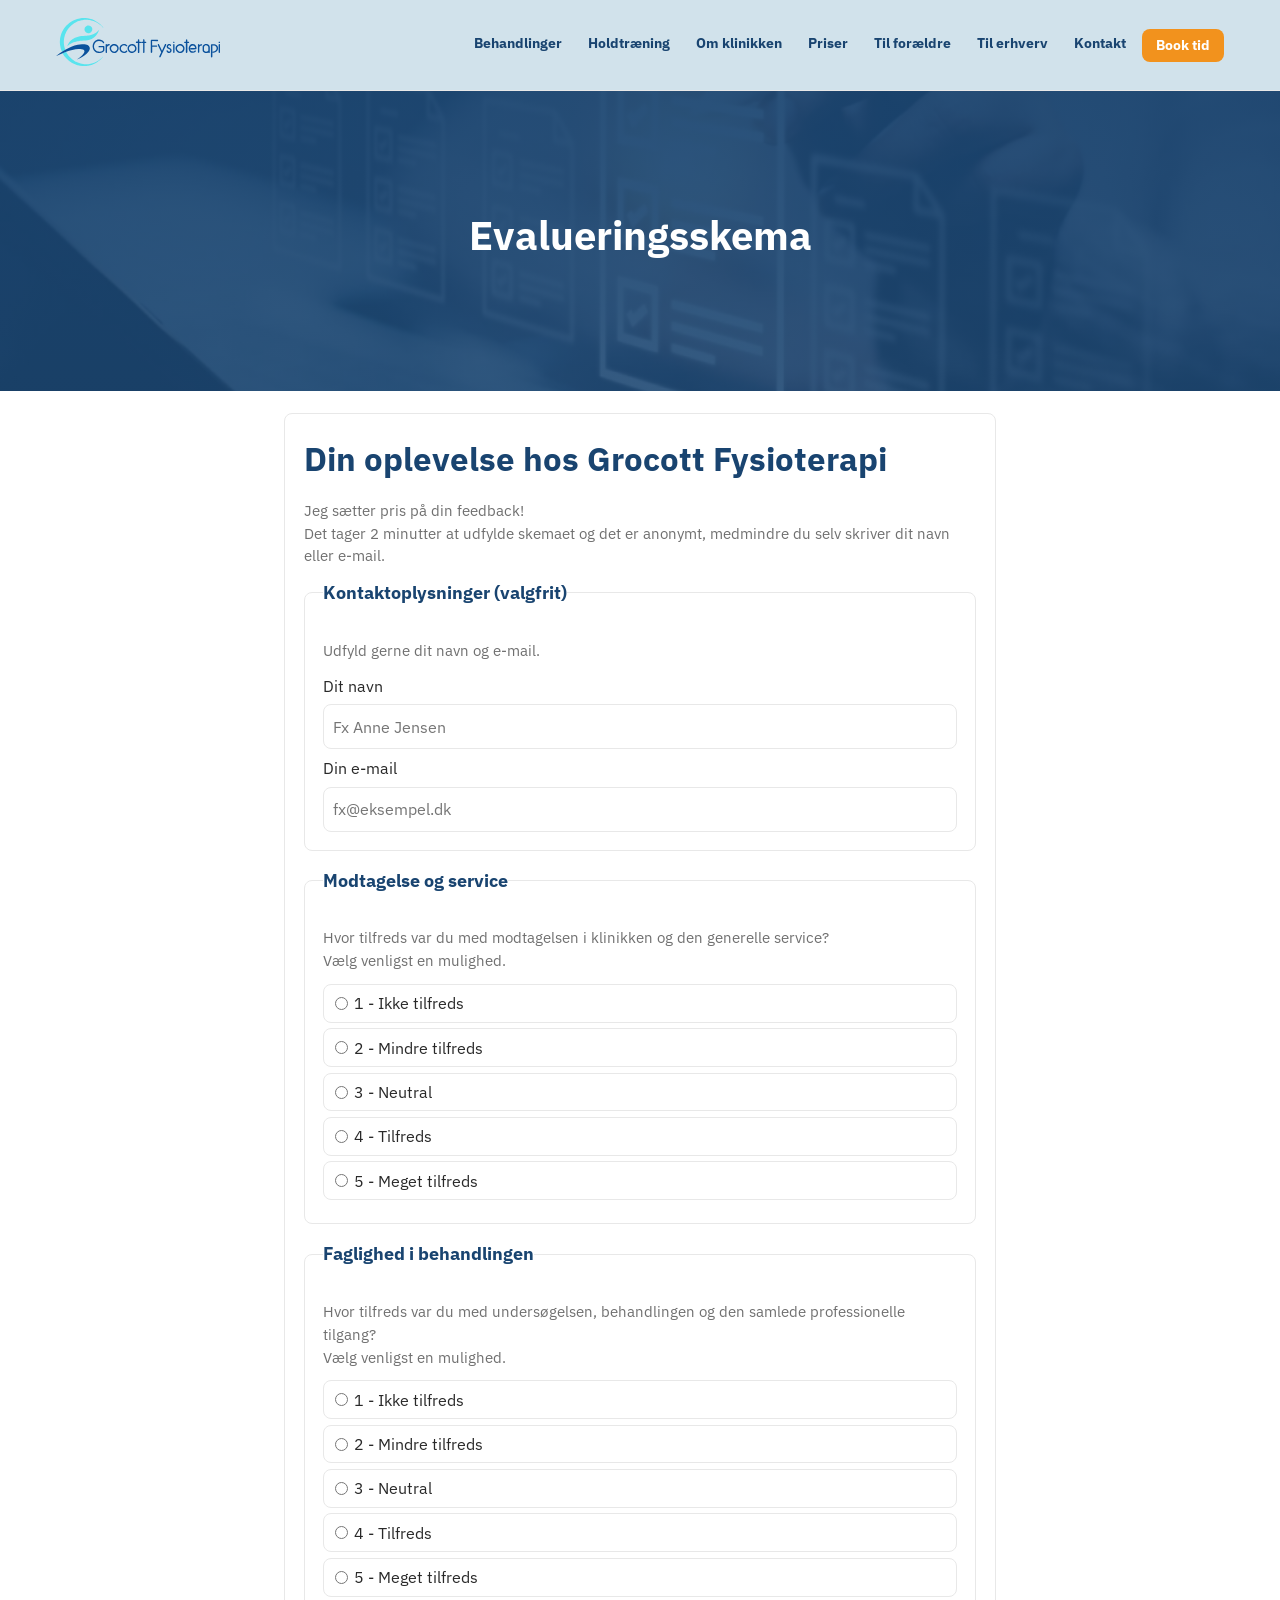
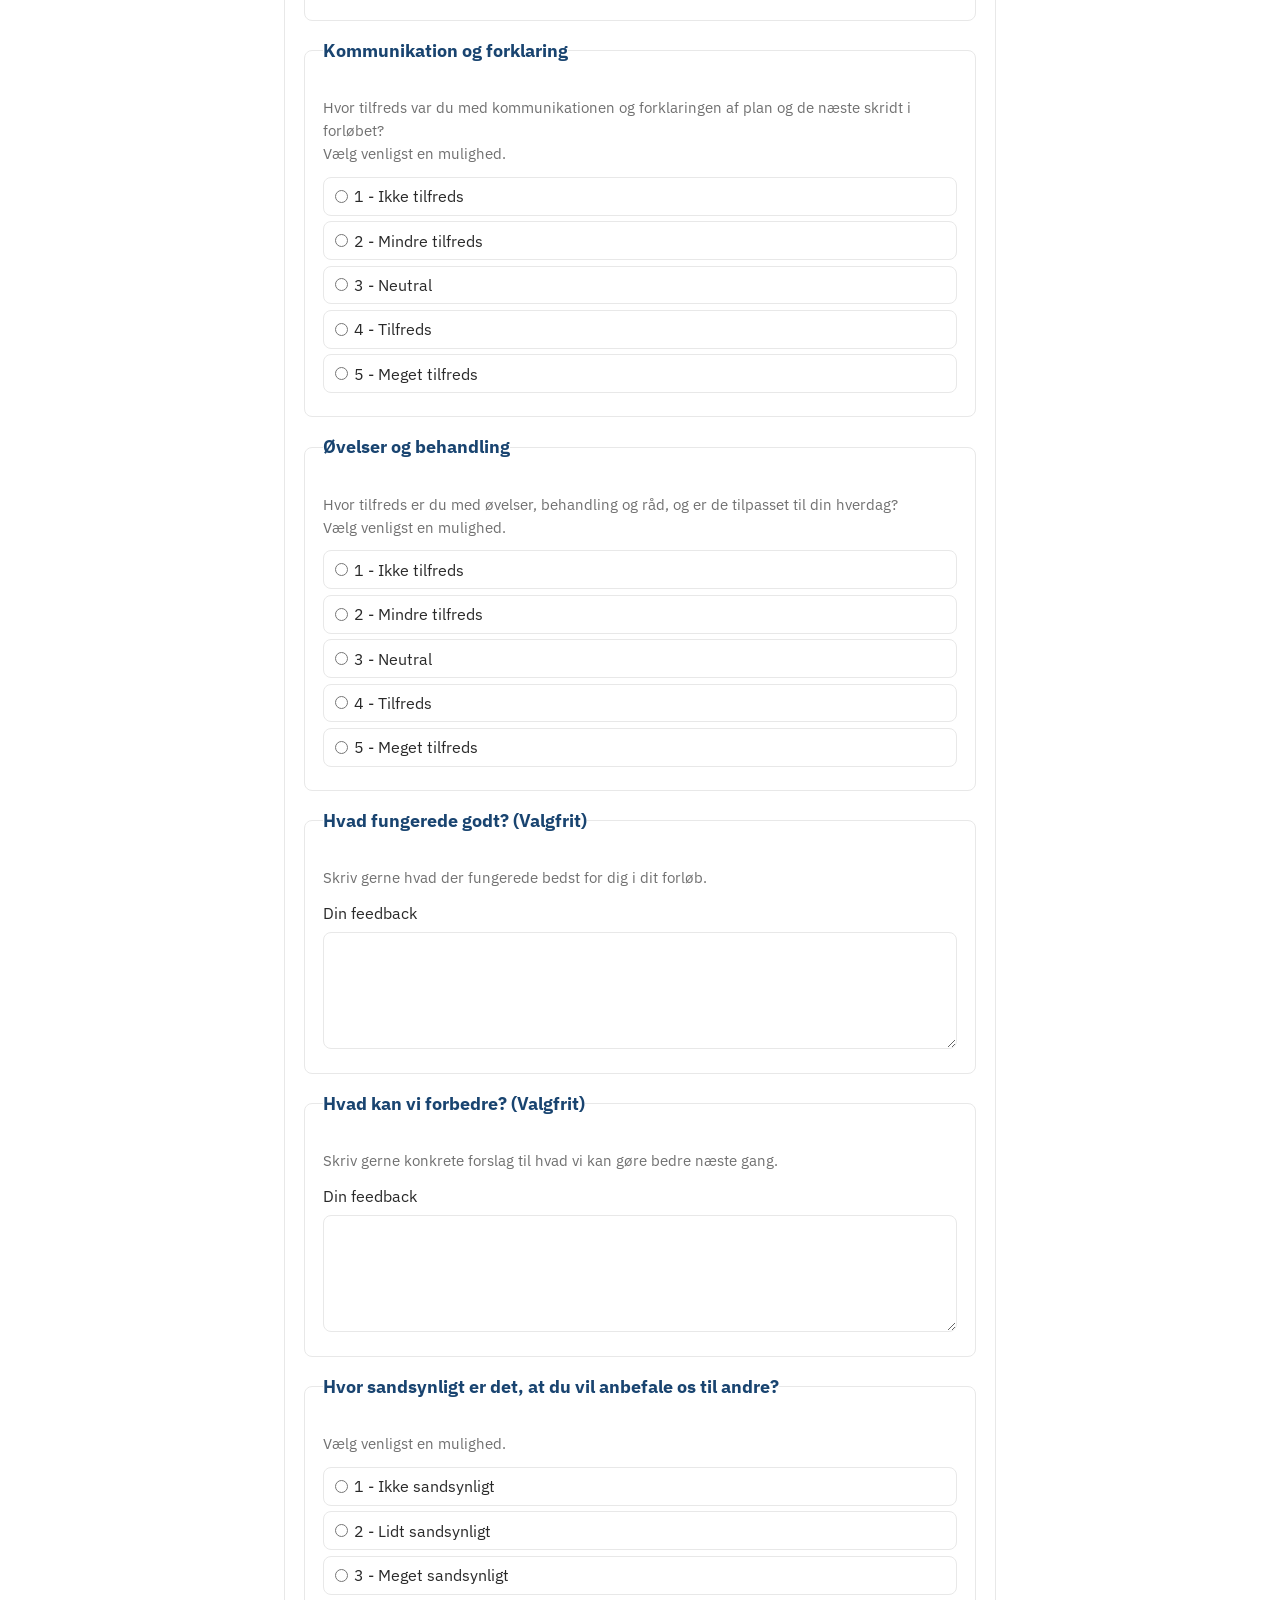
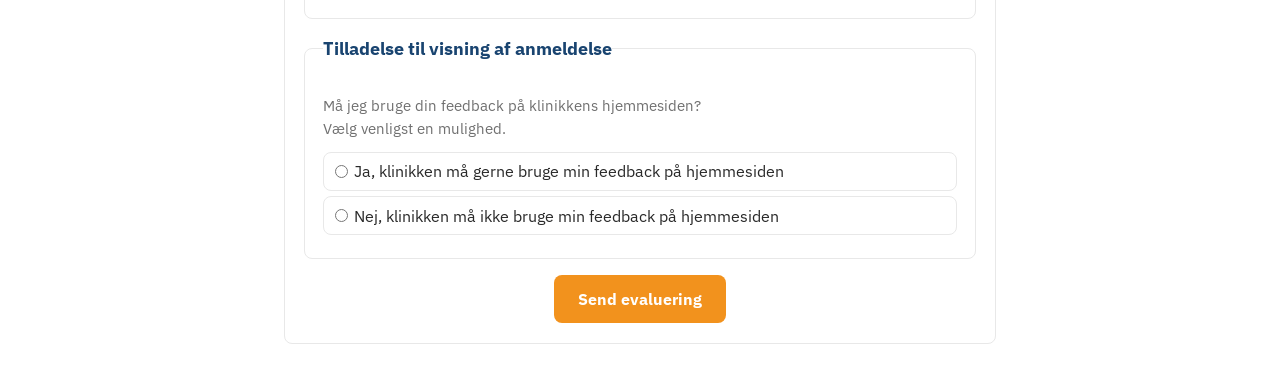
==== index.html @ 220df0fd "Formular:)" ====
<!doctype html>
<html lang="da">
<head>
  <meta charset="UTF-8">
  <meta name="viewport" content="width=device-width, initial-scale=1.0">

  <title>Evalueringsskema - Grocott Fysioterapi</title>

  <link rel="icon" type="image/svg+xml" href="assets/logo.svg">

  <link rel="preconnect" href="https://fonts.googleapis.com">
  <link rel="preconnect" href="https://fonts.gstatic.com" crossorigin>

  <link href="https://fonts.googleapis.com/css2?family=IBM+Plex+Sans:wght@400;500;600;700&display=swap" rel="stylesheet">

  <link rel="stylesheet" href="style.css">

  <script src="burgermenu.js" defer></script>
  <script src="formular.js" defer></script>
</head>

<body>
  <!-- SVG-symboler bruges af burgerikonet i navigationen. -->
  <svg width="0" height="0" aria-hidden="true" focusable="false" style="position:absolute">
    <symbol id="menu" viewBox="0 0 24 24">
      <path d="M3 6h18M3 12h18M3 18h18" stroke="currentColor" stroke-width="2" stroke-linecap="round" fill="none"></path>
    </symbol>
    <symbol id="close" viewBox="0 0 24 24">
      <path d="M6 6l12 12M18 6l-12 12" stroke="currentColor" stroke-width="2" stroke-linecap="round" fill="none"></path>
    </symbol>
  </svg>

  <nav class="navbar" aria-label="Hovednavigation">
    <a href="index.html">
      <img src="assets/logo.svg" alt="Grocott Fysioterapi logo" class="navbar__logo">
    </a>

    <button id="navbarBurger"
      class="navbar__burger"
      aria-label="Åbn menu"
      aria-expanded="false"
      aria-controls="navbarMenu"
      type="button"
    >
      <svg
        aria-hidden="true"
        focusable="false"
        class="navbar__burger-ikon navbar__burger-ikon--aaben"
        width="24"
        height="24"
        viewBox="0 0 24 24"
      >
        <use href="#menu"></use>
      </svg>
      <svg
        aria-hidden="true"
        focusable="false"
        class="navbar__burger-ikon navbar__burger-ikon--luk"
        width="24"
        height="24"
        viewBox="0 0 24 24"
      >
        <use href="#close"></use>
      </svg>
    </button>

    <div id="navbarMenu" class="navbar__menu"></div>
  </nav>

  <main>
    <header class="hero">
      <h1>Evalueringsskema</h1>
    </header>

    <section class="formular-ramme">
        <!-- Kort introtekst for formularen. -->
        <h2 class="formular-overskrift">Din oplevelse hos Grocott Fysioterapi</h2>
        <p class="hjaelpetekst">Jeg sætter pris på din feedback!<br>Det tager 2 minutter at udfylde skemaet og det er anonymt, medmindre du selv skriver <span>dit navn eller e-mail.</span></p>
      
        <!-- Fieldset + legend grupperer spørgsmål semantisk for bedre tilgængelighed - ikke påkrævet udfyldt. -->
        <form id="evalueringsSkema" novalidate>
        <fieldset class="formular-del">
          <legend>Kontaktoplysninger (valgfrit)</legend>
          <p class="hjaelpetekst">Udfyld gerne dit navn og e-mail.</p>
          <label for="navn">Dit navn</label>
          <input id="navn" type="text" name="navn" autocomplete="name" placeholder="Fx Anne Jensen">

          <label for="email">Din e-mail</label>
          <input id="email" type="email" name="email" autocomplete="email" placeholder="fx@eksempel.dk">
        </fieldset>

        <fieldset class="formular-del">
          <legend>Modtagelse og service</legend>
          <p class="hjaelpetekst">Hvor tilfreds var du med modtagelsen i klinikken og den generelle service?<br>Vælg venligst en mulighed.</p>
          <label><input type="radio" name="service" value="1" required> 1 - Ikke tilfreds</label>
          <label><input type="radio" name="service" value="2"> 2 - Mindre tilfreds</label>
          <label><input type="radio" name="service" value="3"> 3 - Neutral</label>
          <label><input type="radio" name="service" value="4"> 4 - Tilfreds</label>
          <label><input type="radio" name="service" value="5"> 5 - Meget tilfreds</label>
        </fieldset>

        <fieldset class="formular-del">
          <legend>Faglighed i behandlingen</legend>
          <p class="hjaelpetekst">Hvor tilfreds var du med undersøgelsen, behandlingen og den samlede professionelle tilgang?<br>Vælg venligst en mulighed.</p>
          <label><input type="radio" name="faglighed" value="1" required> 1 - Ikke tilfreds</label>
          <label><input type="radio" name="faglighed" value="2"> 2 - Mindre tilfreds</label>
          <label><input type="radio" name="faglighed" value="3"> 3 - Neutral</label>
          <label><input type="radio" name="faglighed" value="4"> 4 - Tilfreds</label>
          <label><input type="radio" name="faglighed" value="5"> 5 - Meget tilfreds</label>
        </fieldset>

        <fieldset class="formular-del">
          <legend>Kommunikation og forklaring</legend>
          <p class="hjaelpetekst">Hvor tilfreds var du med kommunikationen og forklaringen af plan og de næste skridt i forløbet?<br>Vælg venligst en mulighed.</p>
          <label><input type="radio" name="kommunikation" value="1" required> 1 - Ikke tilfreds</label>
          <label><input type="radio" name="kommunikation" value="2"> 2 - Mindre tilfreds</label>
          <label><input type="radio" name="kommunikation" value="3"> 3 - Neutral</label>
          <label><input type="radio" name="kommunikation" value="4"> 4 - Tilfreds</label>
          <label><input type="radio" name="kommunikation" value="5"> 5 - Meget tilfreds</label>
        </fieldset>

        <fieldset class="formular-del">
          <legend>Øvelser og behandling</legend>
          <p class="hjaelpetekst">Hvor tilfreds er du med øvelser, behandling og råd, og er de tilpasset til din hverdag?<br>Vælg venligst en mulighed.</p>
          <label><input type="radio" name="vejledning" value="1" required> 1 - Ikke tilfreds</label>
          <label><input type="radio" name="vejledning" value="2"> 2 - Mindre tilfreds</label>
          <label><input type="radio" name="vejledning" value="3"> 3 - Neutral</label>
          <label><input type="radio" name="vejledning" value="4"> 4 - Tilfreds</label>
          <label><input type="radio" name="vejledning" value="5"> 5 - Meget tilfreds</label>
        </fieldset>

        <fieldset class="formular-del">
          <legend>Hvad fungerede godt? (Valgfrit)</legend>
          <p class="hjaelpetekst">Skriv gerne hvad der fungerede bedst for dig i dit forløb.</p>
          <label for="det-virkede-godt">Din feedback</label>
          <textarea id="det-virkede-godt" name="positivFeedback" rows="4"></textarea>
        </fieldset>

        <fieldset class="formular-del">
          <legend>Hvad kan vi forbedre? (Valgfrit)</legend>
          <p class="hjaelpetekst">Skriv gerne konkrete forslag til hvad vi kan gøre bedre næste gang.</p>
          <label for="kan-forbedres">Din feedback</label>
          <textarea id="kan-forbedres" name="forbedringsFeedback" rows="4"></textarea>
        </fieldset>

        <fieldset class="formular-del">
          <legend>Hvor sandsynligt er det, at du vil anbefale os til andre?</legend>
          <p class="hjaelpetekst">Vælg venligst en mulighed.</p>
          <label><input type="radio" name="anbefaling" value="nej" required> 1 - Ikke sandsynligt</label>
          <label><input type="radio" name="anbefaling" value="maaske"> 2 - Lidt sandsynligt</label>
          <label><input type="radio" name="anbefaling" value="ja"> 3 - Meget sandsynligt</label>
        </fieldset>

        <fieldset class="formular-del">
          <legend>Tilladelse til visning af anmeldelse</legend>
            <p class="hjaelpetekst">Må jeg bruge din feedback på klinikkens hjemmesiden? <br>Vælg venligst en mulighed.</p>
          
          <label>
            <input type="radio" name="hjemmesideTilladelse" value="ja">
            Ja, klinikken må gerne bruge min feedback på hjemmesiden
          </label>
         
          <label>
            <input type="radio" name="hjemmesideTilladelse" value="nej">
            Nej, klinikken må ikke bruge min feedback på hjemmesiden
          </label>
        </fieldset>

        <section class="handlinger" aria-label="Formularhandlinger">
          <button type="submit" class="knap knap--primaer">Send evaluering</button>
        </section>

      </form>
    </section>
  </main>

  <!-- Popup vises kun ved succesfuld validering og submit. -->
  <div id="feedbackPopup" class="feedbackPopup feedbackPopup--skjult" role="dialog" aria-modal="true" aria-labelledby="feedbackTitel" aria-describedby="feedbackTekst">
    <section class="feedbackPopup__kort">
      <h2 id="feedbackTitel" class="feedbackPopup__titel">Tak for din evaluering</h2>
      <p id="feedbackTekst" class="feedbackPopup__tekst">Vi har modtaget din feedback. <br>Jeg sætter stor pris på din tid og dine input.</p>
      <button id="feedbackLuk" type="button" class="knap knap--primaer feedbackPopup__knap">Luk</button>
    </section>
  </div>

</body>
</html>
---- style.css ----
:root {
  /* Farve- og spacing-tokens. */
  --blue-100: #194470;
  --blue-200: #30B1D9;
  --blue-300: #D1E2EB;
  --orange-100: #F2921D;
  --orange-200: #FF9E1F;
  --neutral-100: #292929;
  --neutral-200: #707070;
  --neutral-300: #E8E8E8;
  --neutral-400: #FFFFFF;
  --system-green: #00B579;
  --system-red: #E03838;
  --radius: 8px;
  --space-16: 1rem;
  --space-56: 3.5rem;
  --page-gutter: var(--space-16);
}

/* Baseline layout */
* {
  box-sizing: border-box;
}

body {
  margin: 0;
  font-family: "IBM Plex Sans", sans-serif;
  color: var(--neutral-100);
  background: var(--neutral-400);
  line-height: 1.5;
}

/* Navigation */
.navbar {
  position: sticky;
  top: 0;
  z-index: 1000;
  display: flex;
  align-items: center;
  justify-content: center;
  padding: 14px var(--page-gutter);
  position: relative;
  background-color: var(--blue-300);
  backdrop-filter: blur(10px);
  border-bottom: 1px solid var(--neutral-300);
}

.navbar__logo {
  height: 34px;
  width: auto;
  margin: 0 auto;
}

.navbar__burger {
  display: flex;
  align-items: center;
  justify-content: center;
  position: absolute;
  right: 14px;
  top: 50%;
  transform: translateY(-50%);
  width: 32px;
  height: 32px;
  border: none;
  background: none;
  cursor: pointer;
}

.navbar__burger-ikon {
  color: var(--blue-100);
}

.navbar__burger-ikon--luk {
  display: none;
}

.navbar__burger.active .navbar__burger-ikon--aaben {
  display: none;
}

.navbar__burger.active .navbar__burger-ikon--luk {
  display: block;
}

.navbar__menu {
  display: flex;
  flex-direction: column;
  gap: 6px;
  position: absolute;
  top: 100%;
  left: 0;
  right: 0;
  background-color: var(--neutral-400);
  border-bottom: 1px solid var(--neutral-300);
  max-height: 0;
  opacity: 0;
  overflow: hidden;
  transform: translateY(-8px);
  pointer-events: none;
  transition: max-height 0.35s ease, opacity 0.25s ease, transform 0.25s ease;
}

.navbar__menu.active {
  display: flex;
  max-height: 520px;
  opacity: 1;
  transform: translateY(0);
  pointer-events: auto;
}

.navbar__menu-link {
  display: block;
  color: var(--blue-100);
  text-decoration: none;
  border-bottom: 1px solid var(--neutral-300);
  margin: 4px 8px;
  padding: 9px 14px 12px;
  border-radius: 8px;
  font-size: 0.95rem;
  font-weight: 600;
  position: relative;
}

.navbar__menu-link::after {
  content: "";
  position: absolute;
  left: 0;
  right: 0;
  bottom: 3px;
  height: 1px;
  background-color: currentColor;
  opacity: 0;
  transform: scaleX(0);
  transform-origin: left;
  transition: opacity 0.35s ease, transform 0.35s ease;
}

.navbar__menu-link:last-child {
  background-color: var(--orange-100);
  color: var(--neutral-400);
  border-radius: 8px;
  align-self: center;
  width: fit-content;
  margin: 6px auto 10px;
  padding: 8px 12px;
}

.navbar__menu-link:last-child::after {
  display: none;
}

main {
  max-width: 760px;
  margin: 0 auto;
  padding: 0 1rem 2rem;
}

/* Hero */
.hero {
  background:
    linear-gradient(180deg, rgba(25, 68, 112, 0.88), rgba(25, 68, 112, 0.78)),
    url("assets/heroBillede.webp");
  background-size: cover;
  background-position: center;
  background-repeat: no-repeat;
  width: 100vw;
  margin-left: calc(50% - 50vw);
  min-height: clamp(140px, 25vw, 300px);
  border-radius: 0;
  padding: 1.5rem 1rem;
  margin-bottom: 1rem;
  display: grid;
  align-content: center;
  text-align: left;
}

.hero p:first-child {
  margin: 0 0 0.4rem;
  width: min(75%, 680px);
  margin-left: auto;
  margin-right: auto;
  font-weight: 700;
  letter-spacing: 0.08em;
  text-transform: uppercase;
  color: var(--blue-300);
  font-size: 0.85rem;
}

h1 {
  margin: 0 0 0.7rem;
  width: min(75%, 680px);
  margin-left: auto;
  margin-right: auto;
  line-height: 1.1;
  color: var(--neutral-400);
  font-size: 2rem;
  text-align: center;
}

h2 {
  margin: 0 0 1rem;
  color: var(--blue-100);
  font-size: 1.75rem;
}

h3 {
  margin: 0 0 0.55rem;
  font-size: 1.15rem;
  color: var(--blue-100);
}

.hero p:last-child {
  width: min(75%, 680px);
  max-width: 72ch;
  color: var(--neutral-400);
  opacity: 0.95;
  margin: 0 auto;
}

/* Formular */
.formular-ramme {
  border: 1px solid var(--neutral-300);
  border-radius: var(--radius);
  padding: 1rem;
  background: var(--neutral-400);
}

input,
textarea {
  width: 100%;
  border: 1px solid var(--neutral-300);
  border-radius: var(--radius);
  padding: 0.6rem;
  font: inherit;
  color: var(--neutral-100);
  background: var(--neutral-400);
}

input:focus,
textarea:focus {
  outline: 2px solid rgba(48, 177, 217, 0.25);
  border-color: var(--blue-200);
}

input:invalid,
textarea:invalid {
  border-color: var(--system-red);
}

input[type="radio"],
input[type="checkbox"] {
  width: auto;
  padding: 0;
  margin: 0 0.35rem 0 0;
  border: 0;
  accent-color: var(--blue-100);
}

.formular-del {
  margin: 0 0 1rem;
  padding: 1rem;
  border: 1px solid var(--neutral-300);
  border-radius: var(--radius);
  background: var(--neutral-400);
}

fieldset.formular-del {
  min-width: 0;
}

.formular-del legend {
  padding: 0;
  margin: 0 0 0.55rem;
  font-size: 1.15rem;
  font-weight: 700;
  color: var(--blue-100);
}

.hjaelpetekst {
  margin: 0.35rem 0 0.75rem;
  color: var(--neutral-200);
  font-size: 0.95rem;
}

label {
  display: block;
  margin: 0.42rem 0;
}

label:has(input[type="radio"]),
label:has(input[type="checkbox"]) {
  display: flex;
  align-items: center;
  width: 100%;
  margin: 0.35rem 0;
  padding: 0.4rem 0.7rem;
  border: 1px solid var(--neutral-300);
  border-radius: var(--radius);
  background: var(--neutral-400);
}

label:has(input[type="radio"]:checked),
label:has(input[type="checkbox"]:checked) {
  border-color: var(--blue-200);
  background: rgba(48, 177, 217, 0.12);
}

/* Succes-popup */
.feedbackPopup {
  position: fixed;
  inset: 0;
  display: grid;
  place-items: center;
  padding: 1rem;
  background: rgba(0, 0, 0, 0.45);
  z-index: 2000;
}

.feedbackPopup--skjult {
  display: none;
}

.feedbackPopup__kort {
  width: min(420px, 92vw);
  background: var(--neutral-400);
  border: 1px solid var(--neutral-300);
  border-radius: var(--radius);
  padding: 1rem;
  box-shadow: 0 14px 34px rgba(0, 0, 0, 0.2);
}

.feedbackPopup__titel {
  margin: 0 0 0.45rem;
  font-size: 1.25rem;
  color: var(--system-green);
}

.feedbackPopup__tekst {
  margin: 0 0 0.85rem;
  color: var(--neutral-100);
}

.feedbackPopup__knap {
  width: auto;
  display: block;
  margin: 0 auto;
}

.handlinger {
  margin-top: 0.55rem;
  text-align: center;
}

.handlinger .knap {
  width: auto;
  margin-left: auto;
  margin-right: auto;
}

.knap {
  display: inline-flex;
  align-items: center;
  justify-content: center;
  font-family: inherit;
  font-size: 1rem;
  font-weight: 700;
  line-height: 1.4;
  min-height: 48px;
  padding: 0.75em 1.5em;
  border: none;
  border-radius: var(--radius);
  cursor: pointer;
  transition: background-color 0.2s ease, filter 0.2s ease;
  width: 100%;
}

.knap--primaer {
  color: var(--neutral-400);
  background-color: var(--orange-100);
}

.knap--primaer:hover {
  background-color: var(--orange-200);
}

.feedbackPopup__kort .feedbackPopup__knap {
  display: flex;
  width: fit-content;
  margin-left: auto;
  margin-right: auto;
}

/* Tablet */
@media (min-width: 700px) {
  .navbar {
    justify-content: space-between;
    padding: 18px 24px;
  }

  .navbar__logo {
    margin: 0;
    height: 48px;
  }

  .navbar__burger {
    padding: 4px;
    position: relative;
    right: auto;
    top: auto;
    transform: none;
    width: 32px;
    height: 32px;
  }

  .navbar__menu {
    display: flex;
    flex-direction: column;
    gap: 6px;
    position: absolute;
    top: 100%;
    left: 0;
    right: 0;
    background-color: var(--neutral-400);
    border-bottom: 1px solid var(--neutral-300);
    max-height: 0;
    opacity: 0;
    transform: translateY(-8px);
    pointer-events: none;
    transition: max-height 0.35s ease, opacity 0.25s ease, transform 0.25s ease;
  }

  .navbar__menu.active {
    max-height: 620px;
    opacity: 1;
    transform: translateY(0);
    pointer-events: auto;
  }

  .navbar__menu-link {
    margin: 4px 10px;
  }

  main {
    margin: 0 auto;
    padding: 0 1.5rem 2.5rem;
  }

  .hero {
    padding: 2.2rem 1.5rem;
    margin-bottom: 1.4rem;
  }

  h1 {
    font-size: 2.5rem;
  }

  h2 {
    font-size: 2.05rem;
  }

  .formular-ramme {
    padding: 1.2rem;
  }

  .formular-del {
    padding: 1.1rem;
  }

  .knap {
    width: auto;
  }
}

/* Desktop */
@media (min-width: 1095px) {
  :root {
    --page-gutter: var(--space-56);
  }

  .navbar {
    padding-left: max(var(--page-gutter), calc((100% - 1200px) / 2));
    padding-right: max(var(--page-gutter), calc((100% - 1200px) / 2));
  }

  .navbar__burger {
    display: none;
  }

  .navbar__menu {
    display: flex;
    flex-direction: row;
    gap: 6px;
    position: static;
    top: auto;
    left: auto;
    right: auto;
    background: transparent;
    border: none;
    border-radius: 0;
    overflow: visible;
    max-height: none;
    opacity: 1;
    transform: none;
    pointer-events: auto;
  }

  .navbar__menu-link {
    padding: 6px 10px 10px;
    font-size: 0.875rem;
    font-weight: 700;
    border-bottom: none;
    border-radius: 8px;
    margin: 0;
  }

  .navbar__menu-link:last-child {
    border-radius: 8px;
    padding: 6px 14px;
    margin: 0 0 0 auto;
  }

  .navbar__menu-link:not(:last-child):hover {
    color: var(--blue-100);
  }

  .navbar__menu-link:not(:last-child):hover::after {
    opacity: 1;
    transform: scaleX(1);
  }
}
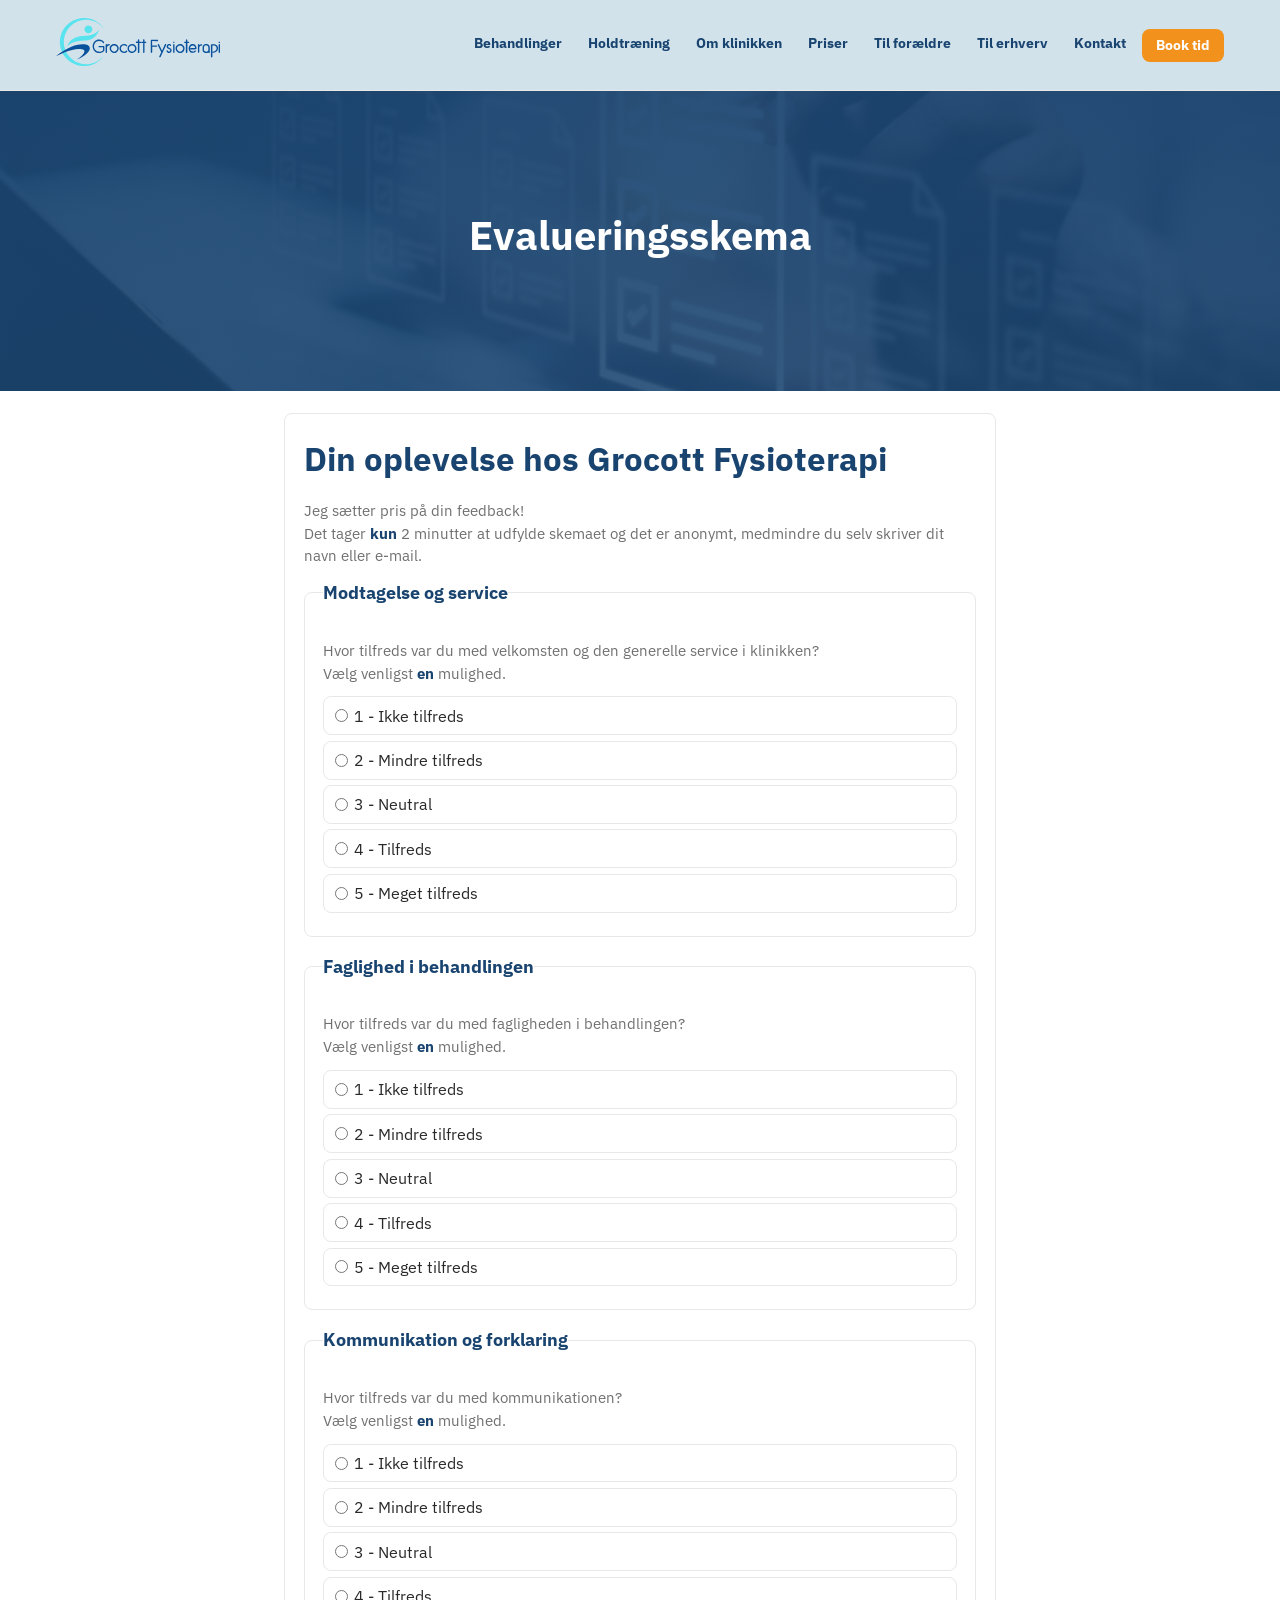
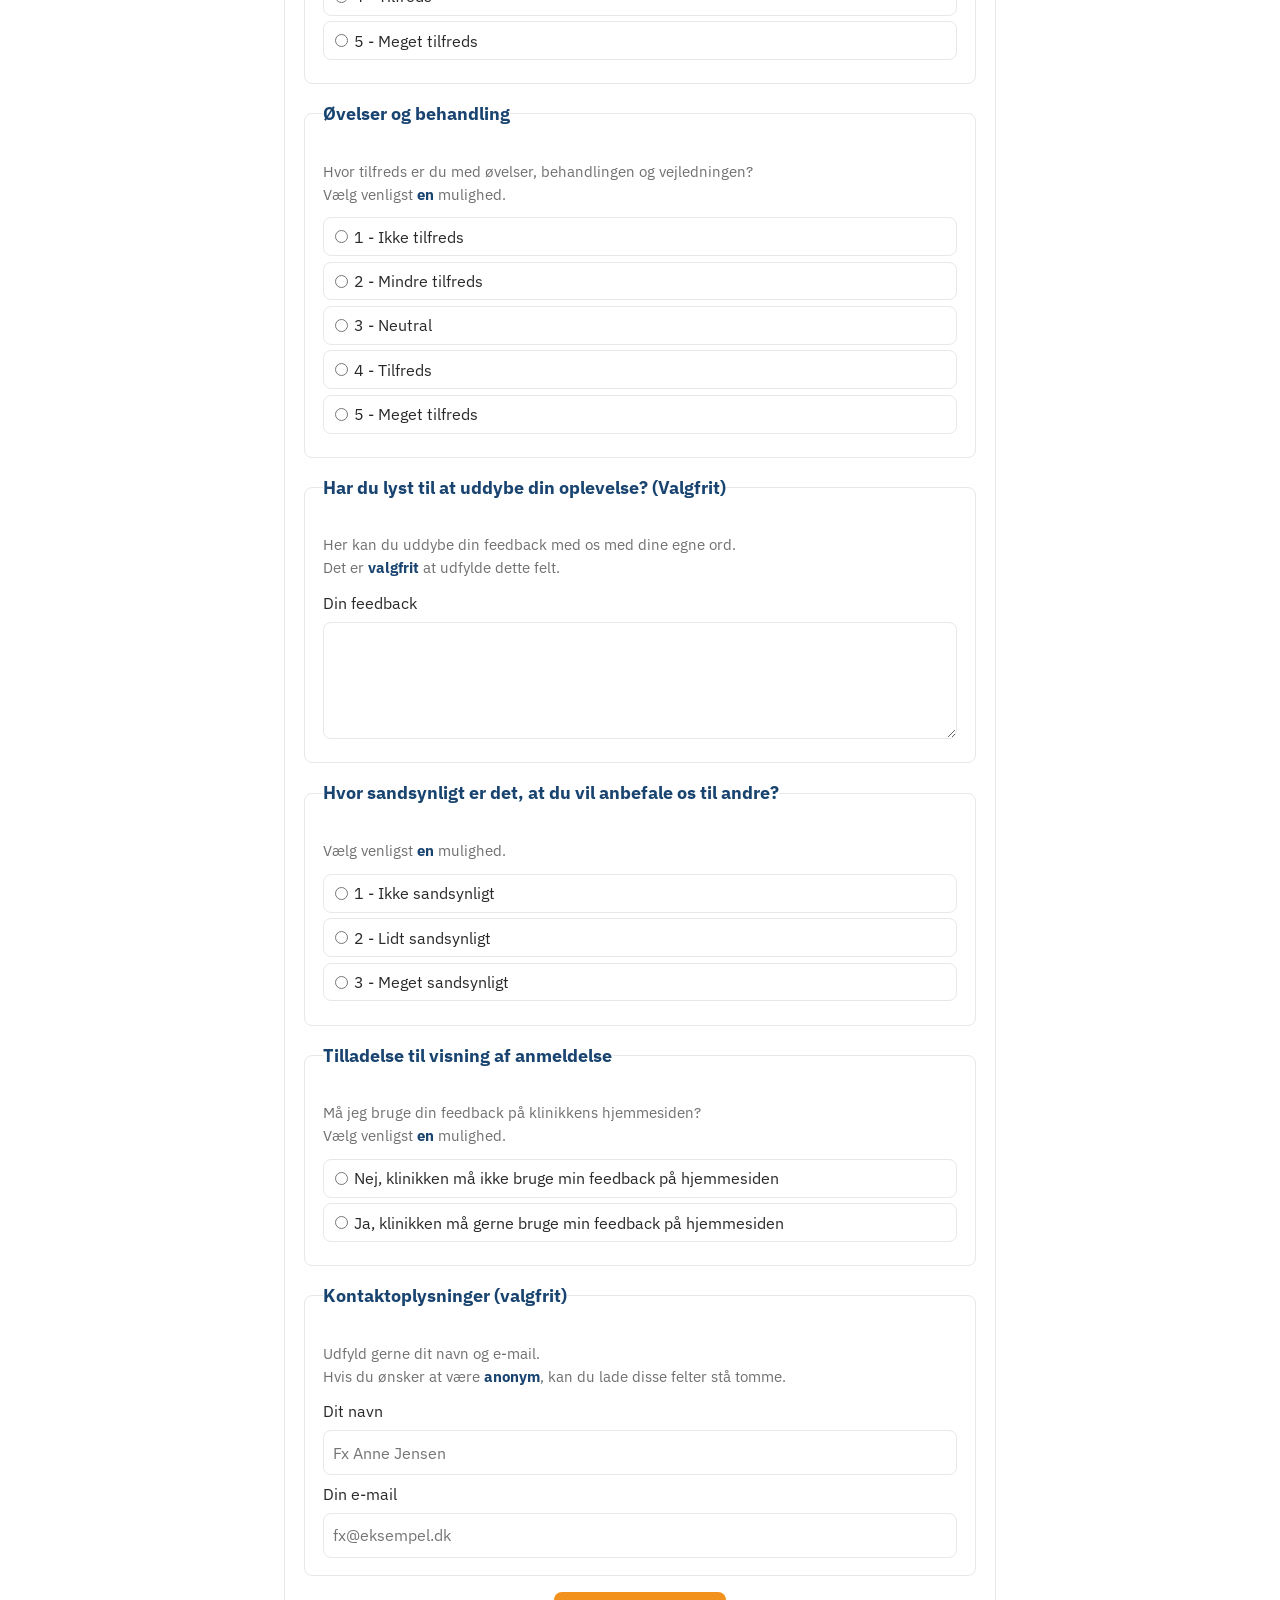
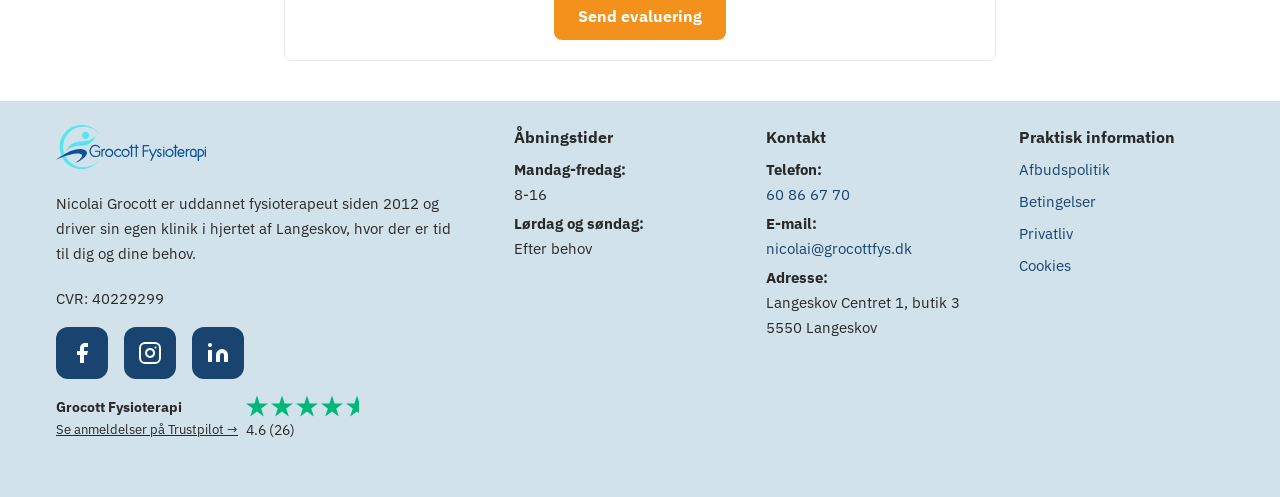
==== commit 8ce6c68e: "Tilpasninger Tilføjet footer, ændret i rækkefølge, tilføjet <b>" ====
--- a/index.html
+++ b/index.html
@@ -41,28 +41,7 @@
       aria-expanded="false"
       aria-controls="navbarMenu"
       type="button"
-    >
-      <svg
-        aria-hidden="true"
-        focusable="false"
-        class="navbar__burger-ikon navbar__burger-ikon--aaben"
-        width="24"
-        height="24"
-        viewBox="0 0 24 24"
-      >
-        <use href="#menu"></use>
-      </svg>
-      <svg
-        aria-hidden="true"
-        focusable="false"
-        class="navbar__burger-ikon navbar__burger-ikon--luk"
-        width="24"
-        height="24"
-        viewBox="0 0 24 24"
-      >
-        <use href="#close"></use>
-      </svg>
-    </button>
+    ></button>
 
     <div id="navbarMenu" class="navbar__menu"></div>
   </nav>
@@ -75,23 +54,14 @@
     <section class="formular-ramme">
         <!-- Kort introtekst for formularen. -->
         <h2 class="formular-overskrift">Din oplevelse hos Grocott Fysioterapi</h2>
-        <p class="hjaelpetekst">Jeg sætter pris på din feedback!<br>Det tager 2 minutter at udfylde skemaet og det er anonymt, medmindre du selv skriver <span>dit navn eller e-mail.</span></p>
+        <p class="hjaelpetekst">Jeg sætter pris på din feedback!<br>Det tager <b>kun</b> 2 minutter at udfylde skemaet og det er anonymt, medmindre du selv skriver <span>dit navn eller e-mail.</span></p>
       
         <!-- Fieldset + legend grupperer spørgsmål semantisk for bedre tilgængelighed - ikke påkrævet udfyldt. -->
         <form id="evalueringsSkema" novalidate>
-        <fieldset class="formular-del">
-          <legend>Kontaktoplysninger (valgfrit)</legend>
-          <p class="hjaelpetekst">Udfyld gerne dit navn og e-mail.</p>
-          <label for="navn">Dit navn</label>
-          <input id="navn" type="text" name="navn" autocomplete="name" placeholder="Fx Anne Jensen">
-
-          <label for="email">Din e-mail</label>
-          <input id="email" type="email" name="email" autocomplete="email" placeholder="fx@eksempel.dk">
-        </fieldset>
 
         <fieldset class="formular-del">
           <legend>Modtagelse og service</legend>
-          <p class="hjaelpetekst">Hvor tilfreds var du med modtagelsen i klinikken og den generelle service?<br>Vælg venligst en mulighed.</p>
+          <p class="hjaelpetekst">Hvor tilfreds var du med velkomsten og den generelle service i klinikken?<br>Vælg venligst <b>en</b> mulighed.</p>
           <label><input type="radio" name="service" value="1" required> 1 - Ikke tilfreds</label>
           <label><input type="radio" name="service" value="2"> 2 - Mindre tilfreds</label>
           <label><input type="radio" name="service" value="3"> 3 - Neutral</label>
@@ -101,7 +71,7 @@
 
         <fieldset class="formular-del">
           <legend>Faglighed i behandlingen</legend>
-          <p class="hjaelpetekst">Hvor tilfreds var du med undersøgelsen, behandlingen og den samlede professionelle tilgang?<br>Vælg venligst en mulighed.</p>
+          <p class="hjaelpetekst">Hvor tilfreds var du med fagligheden i behandlingen?<br>Vælg venligst <b>en</b> mulighed.</p>
           <label><input type="radio" name="faglighed" value="1" required> 1 - Ikke tilfreds</label>
           <label><input type="radio" name="faglighed" value="2"> 2 - Mindre tilfreds</label>
           <label><input type="radio" name="faglighed" value="3"> 3 - Neutral</label>
@@ -111,7 +81,7 @@
 
         <fieldset class="formular-del">
           <legend>Kommunikation og forklaring</legend>
-          <p class="hjaelpetekst">Hvor tilfreds var du med kommunikationen og forklaringen af plan og de næste skridt i forløbet?<br>Vælg venligst en mulighed.</p>
+          <p class="hjaelpetekst">Hvor tilfreds var du med kommunikationen?<br>Vælg venligst <b>en</b> mulighed.</p>
           <label><input type="radio" name="kommunikation" value="1" required> 1 - Ikke tilfreds</label>
           <label><input type="radio" name="kommunikation" value="2"> 2 - Mindre tilfreds</label>
           <label><input type="radio" name="kommunikation" value="3"> 3 - Neutral</label>
@@ -121,7 +91,7 @@
 
         <fieldset class="formular-del">
           <legend>Øvelser og behandling</legend>
-          <p class="hjaelpetekst">Hvor tilfreds er du med øvelser, behandling og råd, og er de tilpasset til din hverdag?<br>Vælg venligst en mulighed.</p>
+          <p class="hjaelpetekst">Hvor tilfreds er du med øvelser, behandlingen og vejledningen?<br>Vælg venligst <b>en</b> mulighed.</p>
           <label><input type="radio" name="vejledning" value="1" required> 1 - Ikke tilfreds</label>
           <label><input type="radio" name="vejledning" value="2"> 2 - Mindre tilfreds</label>
           <label><input type="radio" name="vejledning" value="3"> 3 - Neutral</label>
@@ -130,22 +100,15 @@
         </fieldset>
 
         <fieldset class="formular-del">
-          <legend>Hvad fungerede godt? (Valgfrit)</legend>
-          <p class="hjaelpetekst">Skriv gerne hvad der fungerede bedst for dig i dit forløb.</p>
+          <legend>Har du lyst til at uddybe din oplevelse? (Valgfrit)</legend>
+          <p class="hjaelpetekst">Her kan du uddybe din feedback med os med dine egne ord. <br>Det er <b>valgfrit</b> at udfylde dette felt.</p>
           <label for="det-virkede-godt">Din feedback</label>
           <textarea id="det-virkede-godt" name="positivFeedback" rows="4"></textarea>
         </fieldset>
 
         <fieldset class="formular-del">
-          <legend>Hvad kan vi forbedre? (Valgfrit)</legend>
-          <p class="hjaelpetekst">Skriv gerne konkrete forslag til hvad vi kan gøre bedre næste gang.</p>
-          <label for="kan-forbedres">Din feedback</label>
-          <textarea id="kan-forbedres" name="forbedringsFeedback" rows="4"></textarea>
-        </fieldset>
-
-        <fieldset class="formular-del">
           <legend>Hvor sandsynligt er det, at du vil anbefale os til andre?</legend>
-          <p class="hjaelpetekst">Vælg venligst en mulighed.</p>
+          <p class="hjaelpetekst">Vælg venligst <b>en</b> mulighed.</p>
           <label><input type="radio" name="anbefaling" value="nej" required> 1 - Ikke sandsynligt</label>
           <label><input type="radio" name="anbefaling" value="maaske"> 2 - Lidt sandsynligt</label>
           <label><input type="radio" name="anbefaling" value="ja"> 3 - Meget sandsynligt</label>
@@ -153,17 +116,28 @@
 
         <fieldset class="formular-del">
           <legend>Tilladelse til visning af anmeldelse</legend>
-            <p class="hjaelpetekst">Må jeg bruge din feedback på klinikkens hjemmesiden? <br>Vælg venligst en mulighed.</p>
+            <p class="hjaelpetekst">Må jeg bruge din feedback på klinikkens hjemmesiden? <br>Vælg venligst <b>en</b> mulighed.</p>
+
+          <label>
+            <input type="radio" name="hjemmesideTilladelse" value="nej">
+            Nej, klinikken må ikke bruge min feedback på hjemmesiden
+          </label>
           
           <label>
             <input type="radio" name="hjemmesideTilladelse" value="ja">
             Ja, klinikken må gerne bruge min feedback på hjemmesiden
           </label>
          
-          <label>
-            <input type="radio" name="hjemmesideTilladelse" value="nej">
-            Nej, klinikken må ikke bruge min feedback på hjemmesiden
-          </label>
+        </fieldset>
+
+        <fieldset class="formular-del">
+          <legend>Kontaktoplysninger (valgfrit)</legend>
+          <p class="hjaelpetekst">Udfyld gerne dit navn og e-mail. <br> Hvis du ønsker at være <b>anonym</b>, kan du lade disse felter stå tomme.</p>
+          <label for="navn">Dit navn</label>
+          <input id="navn" type="text" name="navn" autocomplete="name" placeholder="Fx Anne Jensen">
+
+          <label for="email">Din e-mail</label>
+          <input id="email" type="email" name="email" autocomplete="email" placeholder="fx@eksempel.dk">
         </fieldset>
 
         <section class="handlinger" aria-label="Formularhandlinger">
@@ -173,6 +147,103 @@
       </form>
     </section>
   </main>
+
+  <footer class="sidefod">
+    <div class="sidefod__indhold">
+      <div class="sidefod__grid">
+        <div class="sidefod__kolonne sidefod__kolonne--om">
+          <a href="index.html" class="sidefod__logo-wrapper">
+            <img src="assets/logo.svg" alt="Grocott Fysioterapi logo" class="sidefod__logo">
+          </a>
+          <p class="sidefod__beskrivelse">
+            Nicolai Grocott er uddannet fysioterapeut siden 2012 og driver sin egen klinik i hjertet af Langeskov, hvor der er tid til dig og dine behov.
+          </p>
+          <p class="sidefod__cvr">CVR: 40229299</p>
+          <div class="sidefod__ikoner-raekke">
+            <nav class="sidefod__sociale" aria-label="Sociale medier">
+              <a href="https://www.facebook.com/grocottfysioterapi" class="sidefod__sociale-knap" aria-label="Følg mig på Facebook" target="_blank" rel="noopener noreferrer">
+                <svg viewBox="0 0 24 24" aria-hidden="true" fill="currentColor">
+                  <path d="M18 2h-3a5 5 0 0 0-5 5v3H7v4h3v8h4v-8h3l1-4h-4V7a1 1 0 0 1 1-1h3z"></path>
+                </svg>
+              </a>
+              <a href="https://www.instagram.com/grocott_fys/" class="sidefod__sociale-knap" aria-label="Følg mig på Instagram" target="_blank" rel="noopener noreferrer">
+                <svg viewBox="0 0 24 24" aria-hidden="true" fill="none" stroke="currentColor" stroke-width="2" stroke-linecap="round" stroke-linejoin="round">
+                  <rect x="2" y="2" width="20" height="20" rx="5" ry="5"></rect>
+                  <path d="M16 11.37A4 4 0 1 1 12.63 8 4 4 0 0 1 16 11.37z"></path>
+                  <line x1="17.5" y1="6.5" x2="17.51" y2="6.5"></line>
+                </svg>
+              </a>
+              <a href="https://www.linkedin.com/in/nicolai-engstr%C3%B8m-grocott-728933164/" class="sidefod__sociale-knap" aria-label="Følg mig på LinkedIn" target="_blank" rel="noopener noreferrer">
+                <svg viewBox="0 0 24 24" aria-hidden="true" fill="currentColor">
+                  <path d="M16 8a6 6 0 0 1 6 6v7h-4v-7a2 2 0 0 0-2-2 2 2 0 0 0-2 2v7h-4v-7a6 6 0 0 1 6-6z"></path>
+                  <rect x="2" y="9" width="4" height="12"></rect>
+                  <circle cx="4" cy="4" r="2"></circle>
+                </svg>
+              </a>
+            </nav>
+            <a href="https://dk.trustpilot.com/review/grocottfys.dk" class="sidefod__trustpilot" target="_blank" rel="noopener noreferrer" aria-label="Se anmeldelser på Trustpilot">
+              <div class="sidefod__trustpilot-info">
+                <span class="sidefod__firmanavn">Grocott Fysioterapi</span>
+                <span class="sidefod__trustpilot-url">Se anmeldelser på Trustpilot →</span>
+              </div>
+              <div class="sidefod__trustpilot-rating">
+                <div class="sidefod__stjerner" aria-hidden="true">
+                  <svg class="sidefod__stjerne" viewBox="0 0 20 19">
+                    <path d="M10 0l2.36 7.27H20l-6.18 4.49 2.36 7.27L10 14.55l-6.18 4.48 2.36-7.27L0 7.27h7.64z" fill="#00B67A"></path>
+                  </svg>
+                  <svg class="sidefod__stjerne" viewBox="0 0 20 19">
+                    <path d="M10 0l2.36 7.27H20l-6.18 4.49 2.36 7.27L10 14.55l-6.18 4.48 2.36-7.27L0 7.27h7.64z" fill="#00B67A"></path>
+                  </svg>
+                  <svg class="sidefod__stjerne" viewBox="0 0 20 19">
+                    <path d="M10 0l2.36 7.27H20l-6.18 4.49 2.36 7.27L10 14.55l-6.18 4.48 2.36-7.27L0 7.27h7.64z" fill="#00B67A"></path>
+                  </svg>
+                  <svg class="sidefod__stjerne" viewBox="0 0 20 19">
+                    <path d="M10 0l2.36 7.27H20l-6.18 4.49 2.36 7.27L10 14.55l-6.18 4.48 2.36-7.27L0 7.27h7.64z" fill="#00B67A"></path>
+                  </svg>
+                  <svg class="sidefod__stjerne" viewBox="0 0 20 19">
+                    <defs>
+                      <linearGradient id="tp-partial">
+                        <stop offset="60%" stop-color="#00B67A"></stop>
+                        <stop offset="60%" stop-color="#DCDCE6"></stop>
+                      </linearGradient>
+                    </defs>
+                    <path d="M10 0l2.36 7.27H20l-6.18 4.49 2.36 7.27L10 14.55l-6.18 4.48 2.36-7.27L0 7.27h7.64z" fill="url(#tp-partial)"></path>
+                  </svg>
+                </div>
+                <span class="sidefod__rating-tekst">4.6 (26)</span>
+              </div>
+            </a>
+          </div>
+        </div>
+
+        <div class="sidefod__kolonne">
+          <h3 class="sidefod__overskrift">Åbningstider</h3>
+          <p><strong>Mandag-fredag:</strong><br>8-16</p>
+          <p><strong>Lørdag og søndag:</strong><br>Efter behov</p>
+        </div>
+
+        <div class="sidefod__kolonne">
+          <h3 class="sidefod__overskrift">Kontakt</h3>
+          <p><strong>Telefon:</strong><br><a href="tel:60866770" class="sidefod__link">60 86 67 70</a></p>
+          <p>
+            <strong>E-mail:</strong><br><a href="mailto:nicolai@grocottfys.dk" class="sidefod__link">nicolai@grocottfys.dk</a>
+          </p>
+          <p><strong>Adresse:</strong><br>Langeskov Centret 1, butik 3<br>5550 Langeskov</p>
+          <p class="sidefod__cvr">CVR: 40229299</p>
+        </div>
+
+        <div class="sidefod__kolonne">
+          <h3 class="sidefod__overskrift">Praktisk information</h3>
+          <ul class="sidefod__liste">
+            <li><a href="#" class="sidefod__link">Afbudspolitik</a></li>
+            <li><a href="#" class="sidefod__link">Betingelser</a></li>
+            <li><a href="#" class="sidefod__link">Privatliv</a></li>
+            <li><a href="#" class="sidefod__link">Cookies</a></li>
+          </ul>
+        </div>
+      </div>
+    </div>
+  </footer>
 
   <!-- Popup vises kun ved succesfuld validering og submit. -->
   <div id="feedbackPopup" class="feedbackPopup feedbackPopup--skjult" role="dialog" aria-modal="true" aria-labelledby="feedbackTitel" aria-describedby="feedbackTekst">
--- a/style.css
+++ b/style.css
@@ -13,6 +13,9 @@
   --system-red: #E03838;
   --radius: 8px;
   --space-16: 1rem;
+  --space-24: 1.5rem;
+  --space-32: 2rem;
+  --space-48: 3rem;
   --space-56: 3.5rem;
   --page-gutter: var(--space-16);
 }
@@ -28,6 +31,11 @@
   color: var(--neutral-100);
   background: var(--neutral-400);
   line-height: 1.5;
+}
+
+b {
+    font-weight: 700;
+    color: var(--blue-100);
 }
 
 /* Navigation */
@@ -64,22 +72,50 @@
   border: none;
   background: none;
   cursor: pointer;
-}
-
-.navbar__burger-ikon {
-  color: var(--blue-100);
-}
-
-.navbar__burger-ikon--luk {
+  padding: 2px;
+  background-image: linear-gradient(var(--blue-100), var(--blue-100));
+  background-repeat: no-repeat;
+  background-size: 18px 2px;
+  background-position: center;
+  transition: background-size 0.2s ease;
+}
+
+.navbar__burger svg {
   display: none;
 }
 
-.navbar__burger.active .navbar__burger-ikon--aaben {
-  display: none;
-}
-
-.navbar__burger.active .navbar__burger-ikon--luk {
-  display: block;
+.navbar__burger::before,
+.navbar__burger::after {
+  content: "";
+  position: absolute;
+  left: 50%;
+  top: 50%;
+  width: 18px;
+  height: 2px;
+  border-radius: 999px;
+  background-color: var(--blue-100);
+  transform-origin: center;
+  transition: transform 0.25s ease;
+}
+
+.navbar__burger::before {
+  transform: translate(-50%, calc(-6px - 50%));
+}
+
+.navbar__burger::after {
+  transform: translate(-50%, calc(6px - 50%));
+}
+
+.navbar__burger.active {
+  background-size: 0 2px;
+}
+
+.navbar__burger.active::before {
+  transform: translate(-50%, -50%) rotate(45deg);
+}
+
+.navbar__burger.active::after {
+  transform: translate(-50%, -50%) rotate(-45deg);
 }
 
 .navbar__menu {
@@ -165,7 +201,7 @@
   background-repeat: no-repeat;
   width: 100vw;
   margin-left: calc(50% - 50vw);
-  min-height: clamp(140px, 25vw, 300px);
+  min-height: clamp(180px, 25vw, 300px);
   border-radius: 0;
   padding: 1.5rem 1rem;
   margin-bottom: 1rem;
@@ -390,6 +426,196 @@
   margin-right: auto;
 }
 
+/* Footer */
+.sidefod {
+  background-color: var(--blue-300);
+  padding: var(--space-56) var(--page-gutter) var(--space-56);
+}
+
+.sidefod__indhold {
+  max-width: 1200px;
+  margin: 0 auto;
+  display: flex;
+  flex-direction: column;
+  gap: var(--space-32);
+}
+
+.sidefod__grid {
+  display: flex;
+  flex-direction: column;
+  gap: var(--space-24);
+}
+
+.sidefod__logo-wrapper {
+  display: inline-block;
+  order: 1;
+}
+
+.sidefod__logo {
+  height: 44px;
+  width: auto;
+}
+
+.sidefod__kolonne--om {
+  display: contents;
+}
+
+.sidefod__beskrivelse {
+  display: none;
+}
+
+.sidefod__kolonne--om > .sidefod__cvr {
+  display: none;
+}
+
+.sidefod__grid > :nth-child(3) {
+  order: 2;
+}
+
+.sidefod__grid > :nth-child(2) {
+  order: 3;
+}
+
+.sidefod__grid > :nth-child(4) {
+  order: 4;
+}
+
+.sidefod__overskrift {
+  font-size: 1rem;
+  font-weight: 700;
+  color: var(--neutral-100);
+  margin: 0 0 0.5rem;
+}
+
+.sidefod__kolonne p {
+  font-size: 0.95rem;
+  color: var(--neutral-100);
+  line-height: 1.65;
+  margin: 0 0 0.25rem;
+}
+
+.sidefod__liste {
+  list-style: none;
+  padding: 0;
+  margin: 0;
+  display: flex;
+  flex-direction: column;
+  gap: 0.5rem;
+}
+
+.sidefod__link {
+  color: var(--blue-100);
+  text-decoration: none;
+  font-size: 0.95rem;
+  transition: text-decoration 0.2s;
+}
+
+.sidefod__link:hover {
+  text-decoration: underline;
+}
+
+.sidefod__firmanavn {
+  font-size: 0.875rem;
+  font-weight: 700;
+  color: var(--neutral-100);
+  margin: 0;
+}
+
+.sidefod__beskrivelse {
+  font-size: 0.875rem;
+  color: var(--neutral-100);
+  line-height: 1.6;
+  margin: var(--space-16) 0 0;
+}
+
+.sidefod__cvr {
+  font-size: 0.875rem;
+  color: var(--neutral-100);
+  margin: 0.25rem 0 var(--space-16);
+}
+
+.sidefod__ikoner-raekke {
+  display: flex;
+  flex-direction: column;
+  align-items: flex-start;
+  gap: var(--space-16);
+  order: 5;
+}
+
+.sidefod__ikoner-raekke > .sidefod__sociale {
+  order: 2;
+}
+
+.sidefod__trustpilot {
+  display: inline-flex;
+  align-items: center;
+  gap: 0.5rem;
+  text-decoration: none;
+  color: inherit;
+}
+
+.sidefod__trustpilot:hover .sidefod__rating-tekst {
+  text-decoration: underline;
+}
+
+.sidefod__trustpilot-info {
+  display: flex;
+  flex-direction: column;
+  gap: 2px;
+}
+
+.sidefod__trustpilot-url {
+  font-size: 0.8rem;
+  color: var(--neutral-100);
+  text-decoration: underline;
+}
+
+.sidefod__trustpilot-rating {
+  display: flex;
+  flex-direction: column;
+  gap: 2px;
+  align-items: flex-start;
+}
+
+.sidefod__stjerner {
+  display: flex;
+  gap: 3px;
+}
+
+.sidefod__stjerne {
+  width: 22px;
+  height: 22px;
+  flex-shrink: 0;
+}
+
+.sidefod__rating-tekst {
+  font-size: 0.9rem;
+  color: var(--neutral-100);
+}
+
+.sidefod__sociale {
+  display: flex;
+  gap: var(--space-16);
+}
+
+.sidefod__sociale-knap {
+  display: flex;
+  align-items: center;
+  justify-content: center;
+  width: 52px;
+  height: 52px;
+  border-radius: 12px;
+  background-color: var(--blue-100);
+  color: var(--neutral-400);
+  text-decoration: none;
+  flex-shrink: 0;
+}
+
+.sidefod__sociale-knap svg {
+  width: 24px;
+  height: 24px;
+}
+
 /* Tablet */
 @media (min-width: 700px) {
   .navbar {
@@ -468,6 +694,57 @@
 
   .knap {
     width: auto;
+  }
+
+  .sidefod__kolonne--om {
+    display: flex;
+    flex-direction: column;
+    gap: var(--space-16);
+  }
+
+  .sidefod__grid {
+    flex-direction: row;
+    gap: var(--space-48);
+    align-items: flex-start;
+  }
+
+  .sidefod__kolonne {
+    flex: 1;
+  }
+
+  .sidefod__logo-wrapper {
+    order: 0;
+  }
+
+  .sidefod__beskrivelse {
+    display: block;
+    margin: 0;
+  }
+
+  .sidefod__kolonne--om > .sidefod__cvr {
+    display: block;
+    margin: 0;
+  }
+
+  .sidefod__grid > :nth-child(2),
+  .sidefod__grid > :nth-child(3),
+  .sidefod__grid > :nth-child(4) {
+    order: 0;
+  }
+
+  .sidefod__ikoner-raekke {
+    order: 0;
+    flex-direction: row;
+    flex-wrap: wrap;
+    align-items: center;
+  }
+
+  .sidefod__ikoner-raekke > .sidefod__sociale {
+    order: 0;
+  }
+
+  .sidefod__grid > :nth-child(3) > .sidefod__cvr {
+    display: none;
   }
 }
 
@@ -527,4 +804,19 @@
     opacity: 1;
     transform: scaleX(1);
   }
-}
+
+  .sidefod {
+    padding-top: var(--space-24);
+  }
+
+  .sidefod__grid {
+    display: grid;
+    grid-template-columns: 2fr 1fr 1fr 1fr;
+    gap: var(--space-48);
+    align-items: start;
+  }
+
+  .sidefod__kolonne {
+    flex: unset;
+  }
+}
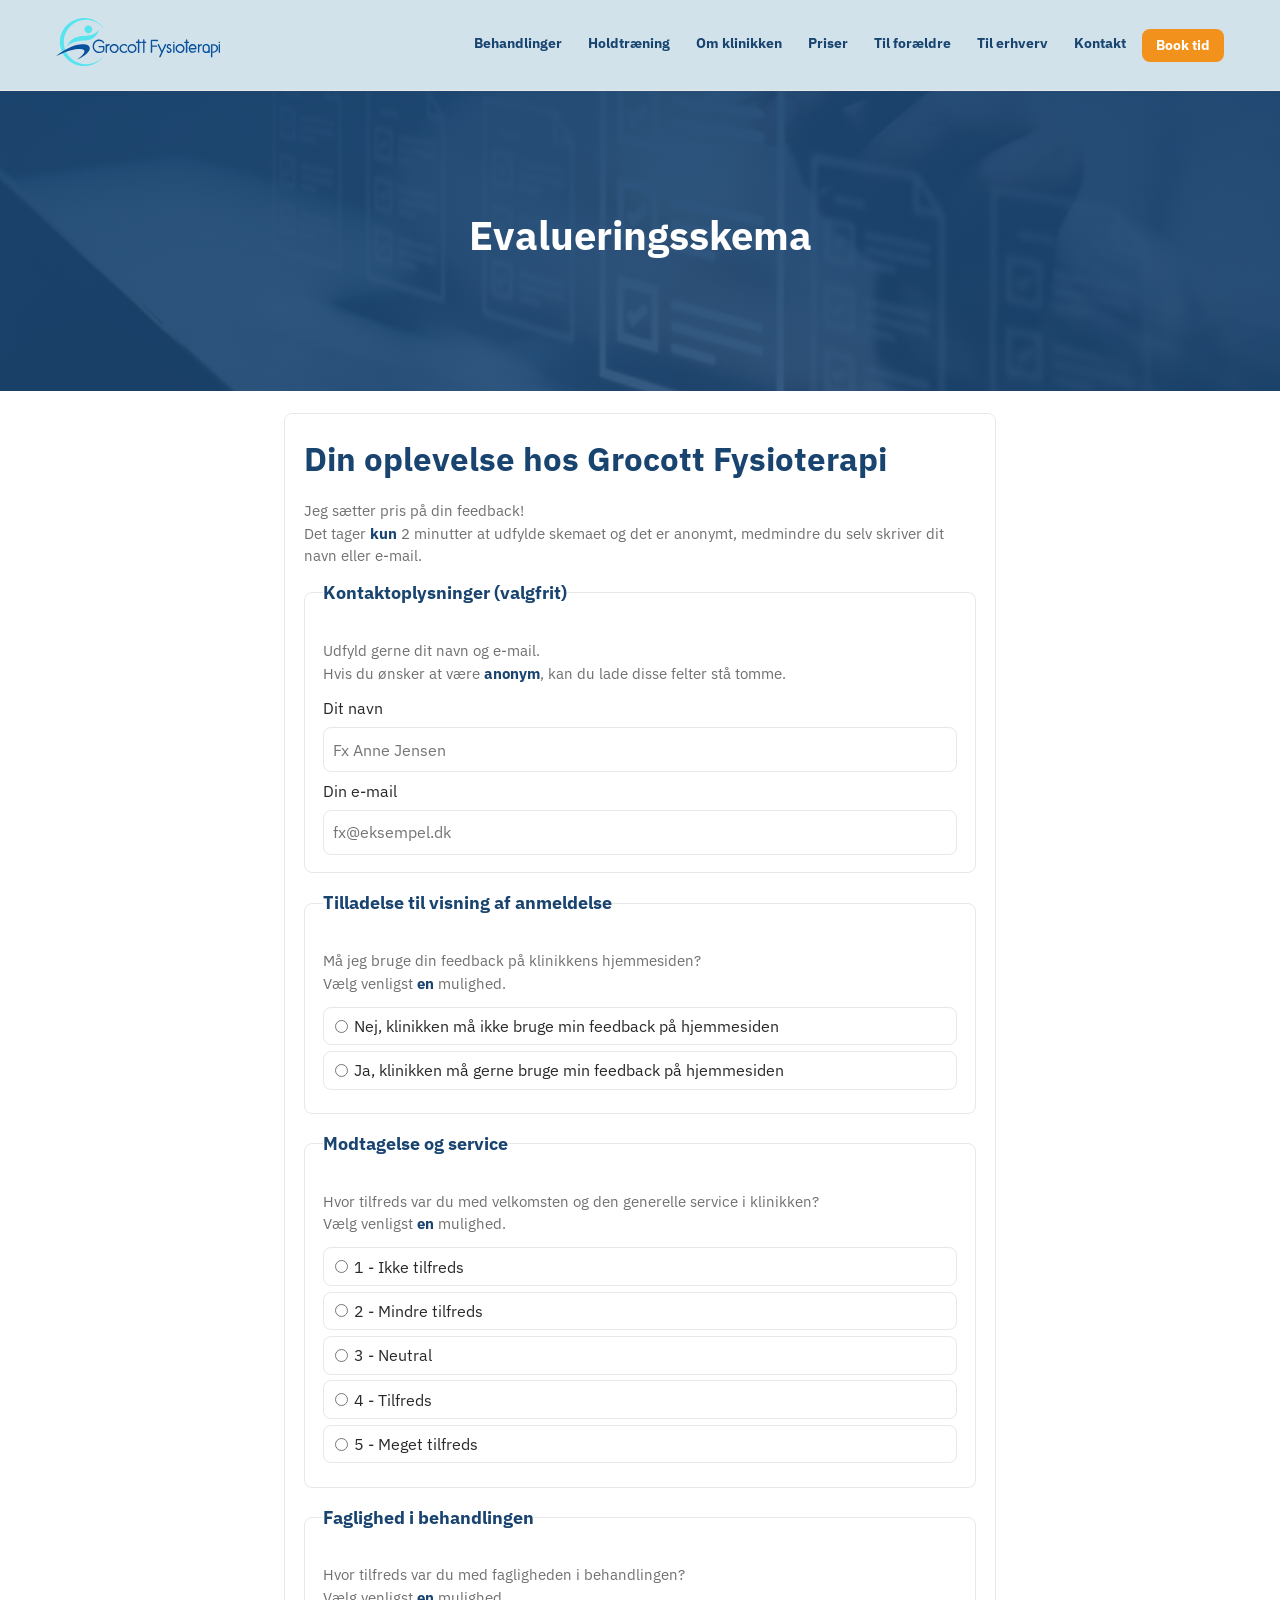
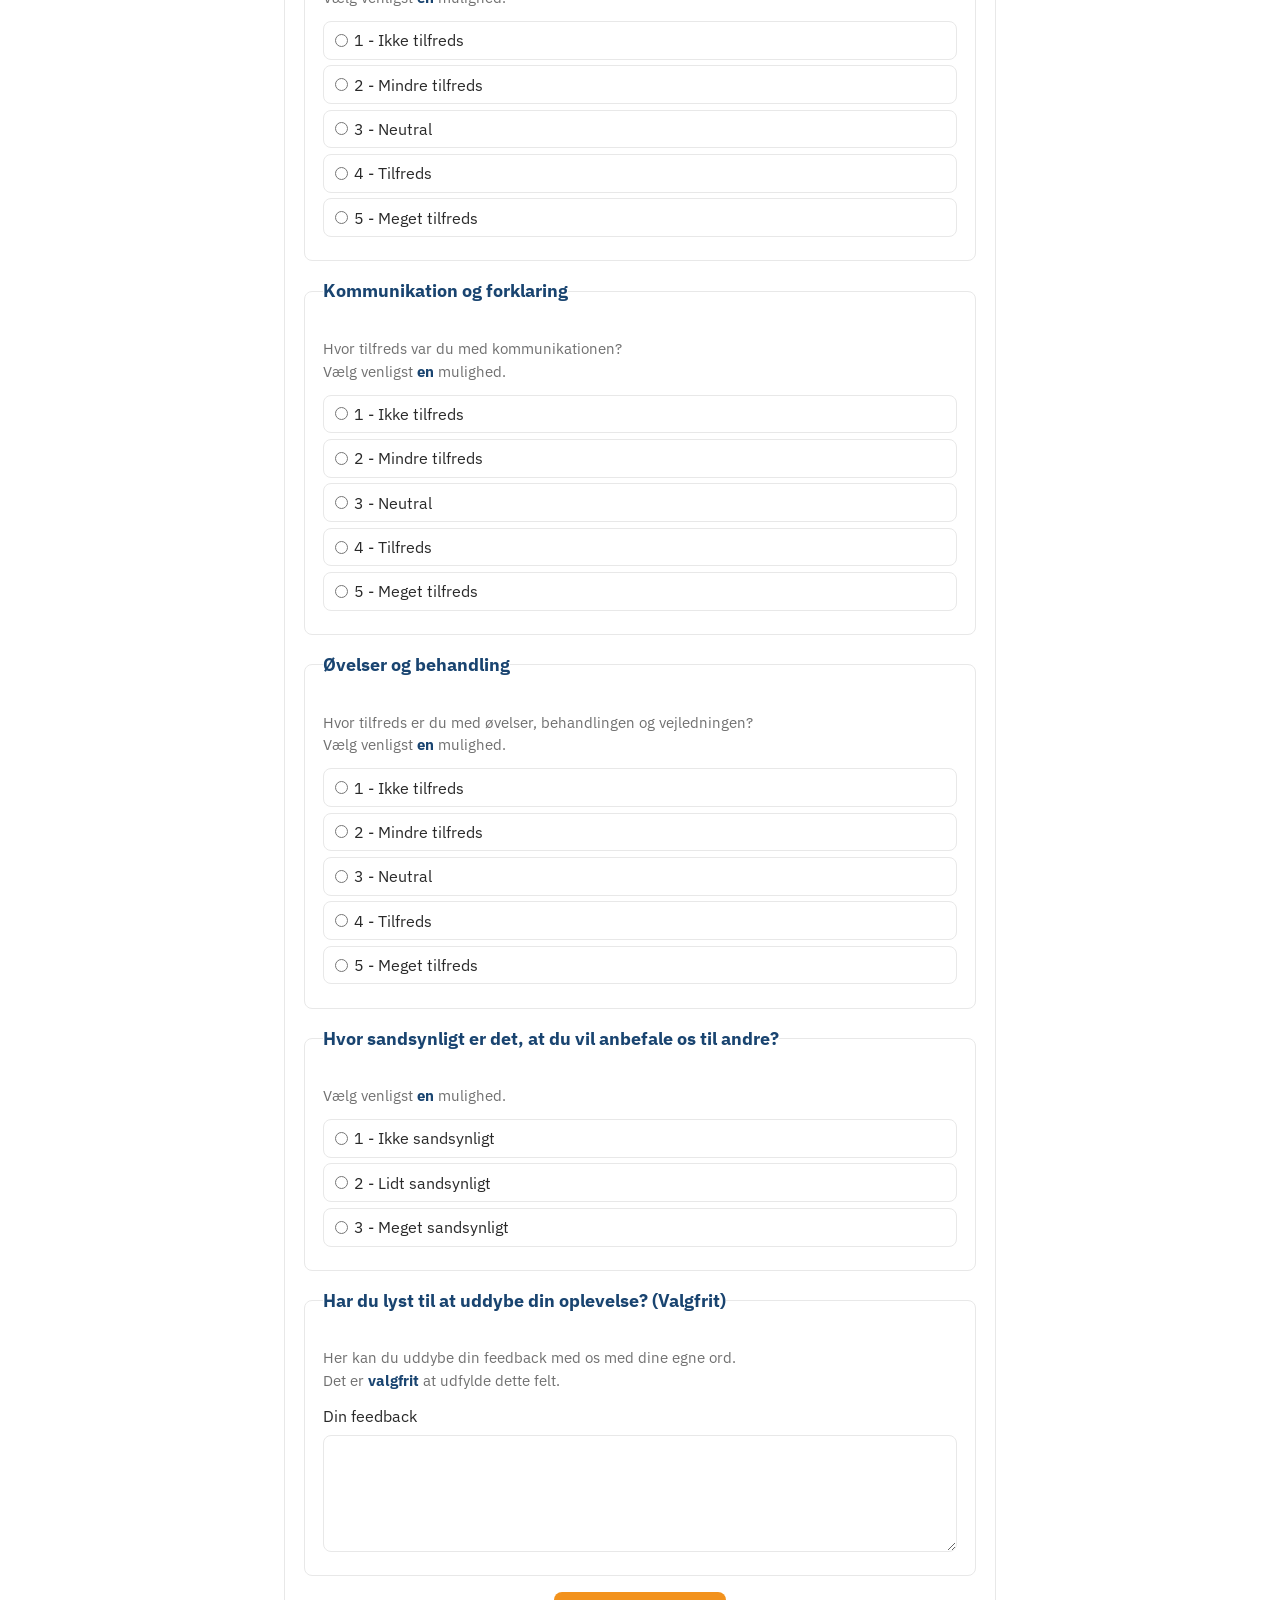
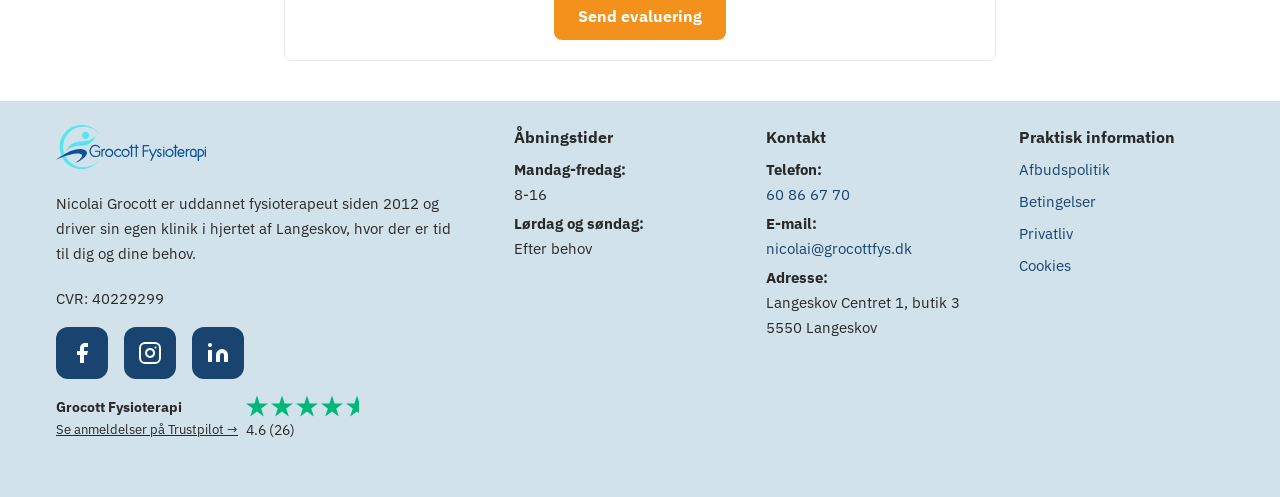
==== commit 2a6f6d99: "Update Kommentarer og oprydning" ====
--- a/index.html
+++ b/index.html
@@ -1,35 +1,33 @@
 <!doctype html>
 <html lang="da">
 <head>
+  <!-- Grundlæggende metadata for tegnsætning og responsivt layout. -->
   <meta charset="UTF-8">
   <meta name="viewport" content="width=device-width, initial-scale=1.0">
 
+  <!-- Browserfane-titel. -->
   <title>Evalueringsskema - Grocott Fysioterapi</title>
 
+  <!-- Favicon til fanen. -->
   <link rel="icon" type="image/svg+xml" href="assets/logo.svg">
 
+  <!-- Tidlig forbindelse til Google Fonts for hurtigere font-load. -->
   <link rel="preconnect" href="https://fonts.googleapis.com">
   <link rel="preconnect" href="https://fonts.gstatic.com" crossorigin>
 
+  <!-- Primær webfont for hele siden. -->
   <link href="https://fonts.googleapis.com/css2?family=IBM+Plex+Sans:wght@400;500;600;700&display=swap" rel="stylesheet">
 
+  <!-- Fælles stylesheet for layout, komponenter og responsive breakpoints. -->
   <link rel="stylesheet" href="style.css">
 
+  <!-- JS til burgernavigation og formular-flow. defer = kør først efter HTML er parset. -->
   <script src="burgermenu.js" defer></script>
   <script src="formular.js" defer></script>
 </head>
 
 <body>
-  <!-- SVG-symboler bruges af burgerikonet i navigationen. -->
-  <svg width="0" height="0" aria-hidden="true" focusable="false" style="position:absolute">
-    <symbol id="menu" viewBox="0 0 24 24">
-      <path d="M3 6h18M3 12h18M3 18h18" stroke="currentColor" stroke-width="2" stroke-linecap="round" fill="none"></path>
-    </symbol>
-    <symbol id="close" viewBox="0 0 24 24">
-      <path d="M6 6l12 12M18 6l-12 12" stroke="currentColor" stroke-width="2" stroke-linecap="round" fill="none"></path>
-    </symbol>
-  </svg>
-
+  <!-- Topnavigation med logo, burgerknap og en tom container som udfyldes af JS. -->
   <nav class="navbar" aria-label="Hovednavigation">
     <a href="index.html">
       <img src="assets/logo.svg" alt="Grocott Fysioterapi logo" class="navbar__logo">
@@ -46,74 +44,32 @@
     <div id="navbarMenu" class="navbar__menu"></div>
   </nav>
 
+  <!-- Hovedindhold: hero + evalueringsformular. -->
   <main>
     <header class="hero">
       <h1>Evalueringsskema</h1>
     </header>
 
     <section class="formular-ramme">
-        <!-- Kort introtekst for formularen. -->
+        <!-- Introduktion som forklarer formål, varighed og anonymitet. -->
         <h2 class="formular-overskrift">Din oplevelse hos Grocott Fysioterapi</h2>
         <p class="hjaelpetekst">Jeg sætter pris på din feedback!<br>Det tager <b>kun</b> 2 minutter at udfylde skemaet og det er anonymt, medmindre du selv skriver <span>dit navn eller e-mail.</span></p>
       
-        <!-- Fieldset + legend grupperer spørgsmål semantisk for bedre tilgængelighed - ikke påkrævet udfyldt. -->
-        <form id="evalueringsSkema" novalidate>
-
-        <fieldset class="formular-del">
-          <legend>Modtagelse og service</legend>
-          <p class="hjaelpetekst">Hvor tilfreds var du med velkomsten og den generelle service i klinikken?<br>Vælg venligst <b>en</b> mulighed.</p>
-          <label><input type="radio" name="service" value="1" required> 1 - Ikke tilfreds</label>
-          <label><input type="radio" name="service" value="2"> 2 - Mindre tilfreds</label>
-          <label><input type="radio" name="service" value="3"> 3 - Neutral</label>
-          <label><input type="radio" name="service" value="4"> 4 - Tilfreds</label>
-          <label><input type="radio" name="service" value="5"> 5 - Meget tilfreds</label>
-        </fieldset>
-
-        <fieldset class="formular-del">
-          <legend>Faglighed i behandlingen</legend>
-          <p class="hjaelpetekst">Hvor tilfreds var du med fagligheden i behandlingen?<br>Vælg venligst <b>en</b> mulighed.</p>
-          <label><input type="radio" name="faglighed" value="1" required> 1 - Ikke tilfreds</label>
-          <label><input type="radio" name="faglighed" value="2"> 2 - Mindre tilfreds</label>
-          <label><input type="radio" name="faglighed" value="3"> 3 - Neutral</label>
-          <label><input type="radio" name="faglighed" value="4"> 4 - Tilfreds</label>
-          <label><input type="radio" name="faglighed" value="5"> 5 - Meget tilfreds</label>
-        </fieldset>
-
-        <fieldset class="formular-del">
-          <legend>Kommunikation og forklaring</legend>
-          <p class="hjaelpetekst">Hvor tilfreds var du med kommunikationen?<br>Vælg venligst <b>en</b> mulighed.</p>
-          <label><input type="radio" name="kommunikation" value="1" required> 1 - Ikke tilfreds</label>
-          <label><input type="radio" name="kommunikation" value="2"> 2 - Mindre tilfreds</label>
-          <label><input type="radio" name="kommunikation" value="3"> 3 - Neutral</label>
-          <label><input type="radio" name="kommunikation" value="4"> 4 - Tilfreds</label>
-          <label><input type="radio" name="kommunikation" value="5"> 5 - Meget tilfreds</label>
-        </fieldset>
-
-        <fieldset class="formular-del">
-          <legend>Øvelser og behandling</legend>
-          <p class="hjaelpetekst">Hvor tilfreds er du med øvelser, behandlingen og vejledningen?<br>Vælg venligst <b>en</b> mulighed.</p>
-          <label><input type="radio" name="vejledning" value="1" required> 1 - Ikke tilfreds</label>
-          <label><input type="radio" name="vejledning" value="2"> 2 - Mindre tilfreds</label>
-          <label><input type="radio" name="vejledning" value="3"> 3 - Neutral</label>
-          <label><input type="radio" name="vejledning" value="4"> 4 - Tilfreds</label>
-          <label><input type="radio" name="vejledning" value="5"> 5 - Meget tilfreds</label>
-        </fieldset>
-
-        <fieldset class="formular-del">
-          <legend>Har du lyst til at uddybe din oplevelse? (Valgfrit)</legend>
-          <p class="hjaelpetekst">Her kan du uddybe din feedback med os med dine egne ord. <br>Det er <b>valgfrit</b> at udfylde dette felt.</p>
-          <label for="det-virkede-godt">Din feedback</label>
-          <textarea id="det-virkede-godt" name="positivFeedback" rows="4"></textarea>
-        </fieldset>
-
-        <fieldset class="formular-del">
-          <legend>Hvor sandsynligt er det, at du vil anbefale os til andre?</legend>
-          <p class="hjaelpetekst">Vælg venligst <b>en</b> mulighed.</p>
-          <label><input type="radio" name="anbefaling" value="nej" required> 1 - Ikke sandsynligt</label>
-          <label><input type="radio" name="anbefaling" value="maaske"> 2 - Lidt sandsynligt</label>
-          <label><input type="radio" name="anbefaling" value="ja"> 3 - Meget sandsynligt</label>
-        </fieldset>
-
+        <!-- Formular sender til takkesiden. Validering håndteres i formular.js før redirect. -->
+        <form id="evalueringsSkema" action="tak-for-feedback.html" method="get">
+
+        <!-- Valgfri identifikation. Felterne kan stå tomme ved anonym feedback. -->
+        <fieldset class="formular-del">
+          <legend>Kontaktoplysninger (valgfrit)</legend>
+          <p class="hjaelpetekst">Udfyld gerne dit navn og e-mail. <br> Hvis du ønsker at være <b>anonym</b>, kan du lade disse felter stå tomme.</p>
+          <label for="navn">Dit navn</label>
+          <input id="navn" type="text" name="navn" autocomplete="name" placeholder="Fx Anne Jensen">
+
+          <label for="email">Din e-mail</label>
+          <input id="email" type="email" name="email" autocomplete="email" placeholder="fx@eksempel.dk">
+        </fieldset>
+
+        <!-- Samtykke til evt. visning af anmeldelse på hjemmesiden. -->
         <fieldset class="formular-del">
           <legend>Tilladelse til visning af anmeldelse</legend>
             <p class="hjaelpetekst">Må jeg bruge din feedback på klinikkens hjemmesiden? <br>Vælg venligst <b>en</b> mulighed.</p>
@@ -127,19 +83,70 @@
             <input type="radio" name="hjemmesideTilladelse" value="ja">
             Ja, klinikken må gerne bruge min feedback på hjemmesiden
           </label>
-         
-        </fieldset>
-
-        <fieldset class="formular-del">
-          <legend>Kontaktoplysninger (valgfrit)</legend>
-          <p class="hjaelpetekst">Udfyld gerne dit navn og e-mail. <br> Hvis du ønsker at være <b>anonym</b>, kan du lade disse felter stå tomme.</p>
-          <label for="navn">Dit navn</label>
-          <input id="navn" type="text" name="navn" autocomplete="name" placeholder="Fx Anne Jensen">
-
-          <label for="email">Din e-mail</label>
-          <input id="email" type="email" name="email" autocomplete="email" placeholder="fx@eksempel.dk">
-        </fieldset>
-
+        </fieldset>
+
+        <!-- Obligatorisk ratingspørgsmål: service. -->
+        <fieldset class="formular-del">
+          <legend>Modtagelse og service</legend>
+          <p class="hjaelpetekst">Hvor tilfreds var du med velkomsten og den generelle service i klinikken?<br>Vælg venligst <b>en</b> mulighed.</p>
+          <label><input type="radio" name="service" value="1" required> 1 - Ikke tilfreds</label>
+          <label><input type="radio" name="service" value="2"> 2 - Mindre tilfreds</label>
+          <label><input type="radio" name="service" value="3"> 3 - Neutral</label>
+          <label><input type="radio" name="service" value="4"> 4 - Tilfreds</label>
+          <label><input type="radio" name="service" value="5"> 5 - Meget tilfreds</label>
+        </fieldset>
+
+        <!-- Obligatorisk ratingspørgsmål: faglighed. -->
+        <fieldset class="formular-del">
+          <legend>Faglighed i behandlingen</legend>
+          <p class="hjaelpetekst">Hvor tilfreds var du med fagligheden i behandlingen?<br>Vælg venligst <b>en</b> mulighed.</p>
+          <label><input type="radio" name="faglighed" value="1" required> 1 - Ikke tilfreds</label>
+          <label><input type="radio" name="faglighed" value="2"> 2 - Mindre tilfreds</label>
+          <label><input type="radio" name="faglighed" value="3"> 3 - Neutral</label>
+          <label><input type="radio" name="faglighed" value="4"> 4 - Tilfreds</label>
+          <label><input type="radio" name="faglighed" value="5"> 5 - Meget tilfreds</label>
+        </fieldset>
+
+        <!-- Obligatorisk ratingspørgsmål: kommunikation. -->
+        <fieldset class="formular-del">
+          <legend>Kommunikation og forklaring</legend>
+          <p class="hjaelpetekst">Hvor tilfreds var du med kommunikationen?<br>Vælg venligst <b>en</b> mulighed.</p>
+          <label><input type="radio" name="kommunikation" value="1" required> 1 - Ikke tilfreds</label>
+          <label><input type="radio" name="kommunikation" value="2"> 2 - Mindre tilfreds</label>
+          <label><input type="radio" name="kommunikation" value="3"> 3 - Neutral</label>
+          <label><input type="radio" name="kommunikation" value="4"> 4 - Tilfreds</label>
+          <label><input type="radio" name="kommunikation" value="5"> 5 - Meget tilfreds</label>
+        </fieldset>
+
+        <!-- Obligatorisk ratingspørgsmål: øvelser/vejledning. -->
+        <fieldset class="formular-del">
+          <legend>Øvelser og behandling</legend>
+          <p class="hjaelpetekst">Hvor tilfreds er du med øvelser, behandlingen og vejledningen?<br>Vælg venligst <b>en</b> mulighed.</p>
+          <label><input type="radio" name="vejledning" value="1" required> 1 - Ikke tilfreds</label>
+          <label><input type="radio" name="vejledning" value="2"> 2 - Mindre tilfreds</label>
+          <label><input type="radio" name="vejledning" value="3"> 3 - Neutral</label>
+          <label><input type="radio" name="vejledning" value="4"> 4 - Tilfreds</label>
+          <label><input type="radio" name="vejledning" value="5"> 5 - Meget tilfreds</label>
+        </fieldset>
+
+        <!-- Obligatorisk anbefalingsspørgsmål. -->
+        <fieldset class="formular-del">
+          <legend>Hvor sandsynligt er det, at du vil anbefale os til andre?</legend>
+          <p class="hjaelpetekst">Vælg venligst <b>en</b> mulighed.</p>
+          <label><input type="radio" name="anbefaling" value="nej" required> 1 - Ikke sandsynligt</label>
+          <label><input type="radio" name="anbefaling" value="maaske"> 2 - Lidt sandsynligt</label>
+          <label><input type="radio" name="anbefaling" value="ja"> 3 - Meget sandsynligt</label>
+        </fieldset>
+
+        <!-- Fritekstfelt til uddybende kommentarer (valgfrit). -->
+        <fieldset class="formular-del">
+          <legend>Har du lyst til at uddybe din oplevelse? (Valgfrit)</legend>
+          <p class="hjaelpetekst">Her kan du uddybe din feedback med os med dine egne ord. <br>Det er <b>valgfrit</b> at udfylde dette felt.</p>
+          <label for="det-virkede-godt">Din feedback</label>
+          <textarea id="det-virkede-godt" name="positivFeedback" rows="4"></textarea>
+        </fieldset>
+
+        <!-- Formularens CTA. -->
         <section class="handlinger" aria-label="Formularhandlinger">
           <button type="submit" class="knap knap--primaer">Send evaluering</button>
         </section>
@@ -148,9 +155,11 @@
     </section>
   </main>
 
+  <!-- Footer med kontaktinfo, sociale links, Trustpilot og praktisk information. -->
   <footer class="sidefod">
     <div class="sidefod__indhold">
       <div class="sidefod__grid">
+        <!-- Om- og branding-kolonne. -->
         <div class="sidefod__kolonne sidefod__kolonne--om">
           <a href="index.html" class="sidefod__logo-wrapper">
             <img src="assets/logo.svg" alt="Grocott Fysioterapi logo" class="sidefod__logo">
@@ -216,12 +225,14 @@
           </div>
         </div>
 
+        <!-- Åbningstider. -->
         <div class="sidefod__kolonne">
           <h3 class="sidefod__overskrift">Åbningstider</h3>
           <p><strong>Mandag-fredag:</strong><br>8-16</p>
           <p><strong>Lørdag og søndag:</strong><br>Efter behov</p>
         </div>
 
+        <!-- Kontaktoplysninger. -->
         <div class="sidefod__kolonne">
           <h3 class="sidefod__overskrift">Kontakt</h3>
           <p><strong>Telefon:</strong><br><a href="tel:60866770" class="sidefod__link">60 86 67 70</a></p>
@@ -232,6 +243,7 @@
           <p class="sidefod__cvr">CVR: 40229299</p>
         </div>
 
+        <!-- Praktiske links. -->
         <div class="sidefod__kolonne">
           <h3 class="sidefod__overskrift">Praktisk information</h3>
           <ul class="sidefod__liste">
@@ -245,14 +257,5 @@
     </div>
   </footer>
 
-  <!-- Popup vises kun ved succesfuld validering og submit. -->
-  <div id="feedbackPopup" class="feedbackPopup feedbackPopup--skjult" role="dialog" aria-modal="true" aria-labelledby="feedbackTitel" aria-describedby="feedbackTekst">
-    <section class="feedbackPopup__kort">
-      <h2 id="feedbackTitel" class="feedbackPopup__titel">Tak for din evaluering</h2>
-      <p id="feedbackTekst" class="feedbackPopup__tekst">Vi har modtaget din feedback. <br>Jeg sætter stor pris på din tid og dine input.</p>
-      <button id="feedbackLuk" type="button" class="knap knap--primaer feedbackPopup__knap">Luk</button>
-    </section>
-  </div>
-
 </body>
 </html>
--- a/style.css
+++ b/style.css
@@ -1,5 +1,5 @@
 :root {
-  /* Farve- og spacing-tokens. */
+  /* Design tokens: centrale værdier genbruges i hele filen for konsistent stil. */
   --blue-100: #194470;
   --blue-200: #30B1D9;
   --blue-300: #D1E2EB;
@@ -20,7 +20,7 @@
   --page-gutter: var(--space-16);
 }
 
-/* Baseline layout */
+/* Baseline layout: fælles reset/grundregler før komponenter. */
 * {
   box-sizing: border-box;
 }
@@ -34,11 +34,12 @@
 }
 
 b {
-    font-weight: 700;
-    color: var(--blue-100);
-}
-
-/* Navigation */
+  /* Fremhævelse i brødtekst (bruges fx i hjælpetekster i formularen). */
+  font-weight: 700;
+  color: var(--blue-100);
+}
+
+/* Navigation: sticky topbar med logo, burgerknap og dropdown-menu. */
 .navbar {
   position: sticky;
   top: 0;
@@ -47,6 +48,7 @@
   align-items: center;
   justify-content: center;
   padding: 14px var(--page-gutter);
+  /* Position context bruges af absolut-positioneret burgerknap/menu. */
   position: relative;
   background-color: var(--blue-300);
   backdrop-filter: blur(10px);
@@ -73,6 +75,7 @@
   background: none;
   cursor: pointer;
   padding: 2px;
+  /* Midterste streg i burger-ikonet tegnes som baggrund. */
   background-image: linear-gradient(var(--blue-100), var(--blue-100));
   background-repeat: no-repeat;
   background-size: 18px 2px;
@@ -80,12 +83,9 @@
   transition: background-size 0.2s ease;
 }
 
-.navbar__burger svg {
-  display: none;
-}
-
 .navbar__burger::before,
 .navbar__burger::after {
+  /* Øverste + nederste streg i burgerikonet tegnes som pseudo-elementer. */
   content: "";
   position: absolute;
   left: 50%;
@@ -107,18 +107,22 @@
 }
 
 .navbar__burger.active {
+  /* Når menuen er aktiv skjules midterstregen, så krydset kan vises rent. */
   background-size: 0 2px;
 }
 
 .navbar__burger.active::before {
+  /* Øverste streg roteres til et kryds. */
   transform: translate(-50%, -50%) rotate(45deg);
 }
 
 .navbar__burger.active::after {
+  /* Nederste streg roteres modsat til et kryds. */
   transform: translate(-50%, -50%) rotate(-45deg);
 }
 
 .navbar__menu {
+  /* Mobilmenu starter skjult og foldes ud via .active-klassen fra JS. */
   display: flex;
   flex-direction: column;
   gap: 6px;
@@ -137,6 +141,7 @@
 }
 
 .navbar__menu.active {
+  /* Aktiv state: menu bliver synlig/klikbar. */
   display: flex;
   max-height: 520px;
   opacity: 1;
@@ -158,6 +163,7 @@
 }
 
 .navbar__menu-link::after {
+  /* Underline-animation ved hover på desktop. */
   content: "";
   position: absolute;
   left: 0;
@@ -186,12 +192,13 @@
 }
 
 main {
+  /* Standard-indholdsbredde for almindelige sider (formular-siden). */
   max-width: 760px;
   margin: 0 auto;
   padding: 0 1rem 2rem;
 }
 
-/* Hero */
+/* Hero: bred topsektion med baggrundsbillede og overlay. */
 .hero {
   background:
     linear-gradient(180deg, rgba(25, 68, 112, 0.88), rgba(25, 68, 112, 0.78)),
@@ -210,18 +217,6 @@
   text-align: left;
 }
 
-.hero p:first-child {
-  margin: 0 0 0.4rem;
-  width: min(75%, 680px);
-  margin-left: auto;
-  margin-right: auto;
-  font-weight: 700;
-  letter-spacing: 0.08em;
-  text-transform: uppercase;
-  color: var(--blue-300);
-  font-size: 0.85rem;
-}
-
 h1 {
   margin: 0 0 0.7rem;
   width: min(75%, 680px);
@@ -245,15 +240,7 @@
   color: var(--blue-100);
 }
 
-.hero p:last-child {
-  width: min(75%, 680px);
-  max-width: 72ch;
-  color: var(--neutral-400);
-  opacity: 0.95;
-  margin: 0 auto;
-}
-
-/* Formular */
+/* Formular: card, felter, radio-grupper og CTA-knap. */
 .formular-ramme {
   border: 1px solid var(--neutral-300);
   border-radius: var(--radius);
@@ -280,11 +267,11 @@
 
 input:invalid,
 textarea:invalid {
+  /* Rød kant hjælper brugeren med at identificere ugyldige felter. */
   border-color: var(--system-red);
 }
 
-input[type="radio"],
-input[type="checkbox"] {
+input[type="radio"] {
   width: auto;
   padding: 0;
   margin: 0 0.35rem 0 0;
@@ -323,8 +310,8 @@
   margin: 0.42rem 0;
 }
 
-label:has(input[type="radio"]),
-label:has(input[type="checkbox"]) {
+label:has(input[type="radio"]) {
+  /* Klikbart "kort" omkring radio-option gør UX tydeligere. */
   display: flex;
   align-items: center;
   width: 100%;
@@ -335,51 +322,70 @@
   background: var(--neutral-400);
 }
 
-label:has(input[type="radio"]:checked),
-label:has(input[type="checkbox"]:checked) {
+label:has(input[type="radio"]:checked) {
+  /* Visuel selected-state for valgt radio. */
   border-color: var(--blue-200);
   background: rgba(48, 177, 217, 0.12);
 }
 
-/* Succes-popup */
-.feedbackPopup {
-  position: fixed;
-  inset: 0;
+/* Takkeside: centrering af kort samt synlig top af footer. */
+.tak-side {
+  min-height: calc(100vh - 84px - 72px);
   display: grid;
   place-items: center;
-  padding: 1rem;
-  background: rgba(0, 0, 0, 0.45);
-  z-index: 2000;
-}
-
-.feedbackPopup--skjult {
-  display: none;
-}
-
-.feedbackPopup__kort {
-  width: min(420px, 92vw);
-  background: var(--neutral-400);
-  border: 1px solid var(--neutral-300);
-  border-radius: var(--radius);
-  padding: 1rem;
-  box-shadow: 0 14px 34px rgba(0, 0, 0, 0.2);
-}
-
-.feedbackPopup__titel {
-  margin: 0 0 0.45rem;
-  font-size: 1.25rem;
+  padding: 1rem 1rem 0;
+}
+
+.tak-kort {
+  width: min(680px, 100%);
+  text-align: center;
+}
+
+.tak-kort__ikon {
+  /* Cirkulært succes-ikon med en rolig ind-animation. */
+  width: 64px;
+  height: 64px;
+  margin: 0 auto 0.8rem;
+  border-radius: 999px;
+  display: grid;
+  place-items: center;
+  background: rgba(0, 181, 121, 0.12);
   color: var(--system-green);
-}
-
-.feedbackPopup__tekst {
-  margin: 0 0 0.85rem;
-  color: var(--neutral-100);
-}
-
-.feedbackPopup__knap {
-  width: auto;
-  display: block;
-  margin: 0 auto;
+  animation: takIkonInd 900ms ease-out both;
+}
+
+.tak-kort__ikon svg {
+  width: 34px;
+  height: 34px;
+}
+
+@keyframes takIkonInd {
+  /* Fra let zoom/transparent til fuldt synligt ikon. */
+  from {
+    opacity: 0;
+    transform: scale(0.8);
+  }
+  to {
+    opacity: 1;
+    transform: scale(1);
+  }
+}
+
+@media (prefers-reduced-motion: reduce) {
+  /* Tilgængelighed: fjern animation for brugere med motion-præference. */
+  .tak-kort__ikon {
+    animation: none;
+  }
+}
+
+.tak-kort__titel {
+  margin-bottom: 0.6rem;
+  color: var(--system-green);
+}
+
+.tak-kort__tekst {
+  margin: 0 auto 1.2rem;
+  max-width: 58ch;
 }
 
 .handlinger {
@@ -394,6 +400,7 @@
 }
 
 .knap {
+  /* Fælles knapkomponent med minimum-højde for touch-venlighed. */
   display: inline-flex;
   align-items: center;
   justify-content: center;
@@ -419,14 +426,7 @@
   background-color: var(--orange-200);
 }
 
-.feedbackPopup__kort .feedbackPopup__knap {
-  display: flex;
-  width: fit-content;
-  margin-left: auto;
-  margin-right: auto;
-}
-
-/* Footer */
+/* Footer: mobil-first struktur med re-ordering af kolonner. */
 .sidefod {
   background-color: var(--blue-300);
   padding: var(--space-56) var(--page-gutter) var(--space-56);
@@ -469,14 +469,17 @@
 }
 
 .sidefod__grid > :nth-child(3) {
+  /* Flytter kontakt-kolonnen op i mobilrækkefølgen. */
   order: 2;
 }
 
 .sidefod__grid > :nth-child(2) {
+  /* Flytter åbningstider efter kontakt på mobil. */
   order: 3;
 }
 
 .sidefod__grid > :nth-child(4) {
+  /* Praktisk information vises sidst i mobilflow. */
   order: 4;
 }
 
@@ -616,7 +619,7 @@
   height: 24px;
 }
 
-/* Tablet */
+/* Tablet breakpoint: mere luft, større typografi og footer i kolonner. */
 @media (min-width: 700px) {
   .navbar {
     justify-content: space-between;
@@ -667,6 +670,7 @@
   }
 
   main {
+    /* Øger side-luft på større skærme. */
     margin: 0 auto;
     padding: 0 1.5rem 2.5rem;
   }
@@ -703,6 +707,7 @@
   }
 
   .sidefod__grid {
+    /* Skifter footer fra vertikal stack til horisontal layoutretning. */
     flex-direction: row;
     gap: var(--space-48);
     align-items: flex-start;
@@ -748,7 +753,7 @@
   }
 }
 
-/* Desktop */
+/* Desktop breakpoint: fuld topmenu og grid-baseret footer. */
 @media (min-width: 1095px) {
   :root {
     --page-gutter: var(--space-56);
@@ -760,6 +765,7 @@
   }
 
   .navbar__burger {
+    /* Burger skjules, da menu vises direkte på desktop. */
     display: none;
   }
 
@@ -810,6 +816,7 @@
   }
 
   .sidefod__grid {
+    /* Stabil 4-kolonners footer på desktop. */
     display: grid;
     grid-template-columns: 2fr 1fr 1fr 1fr;
     gap: var(--space-48);
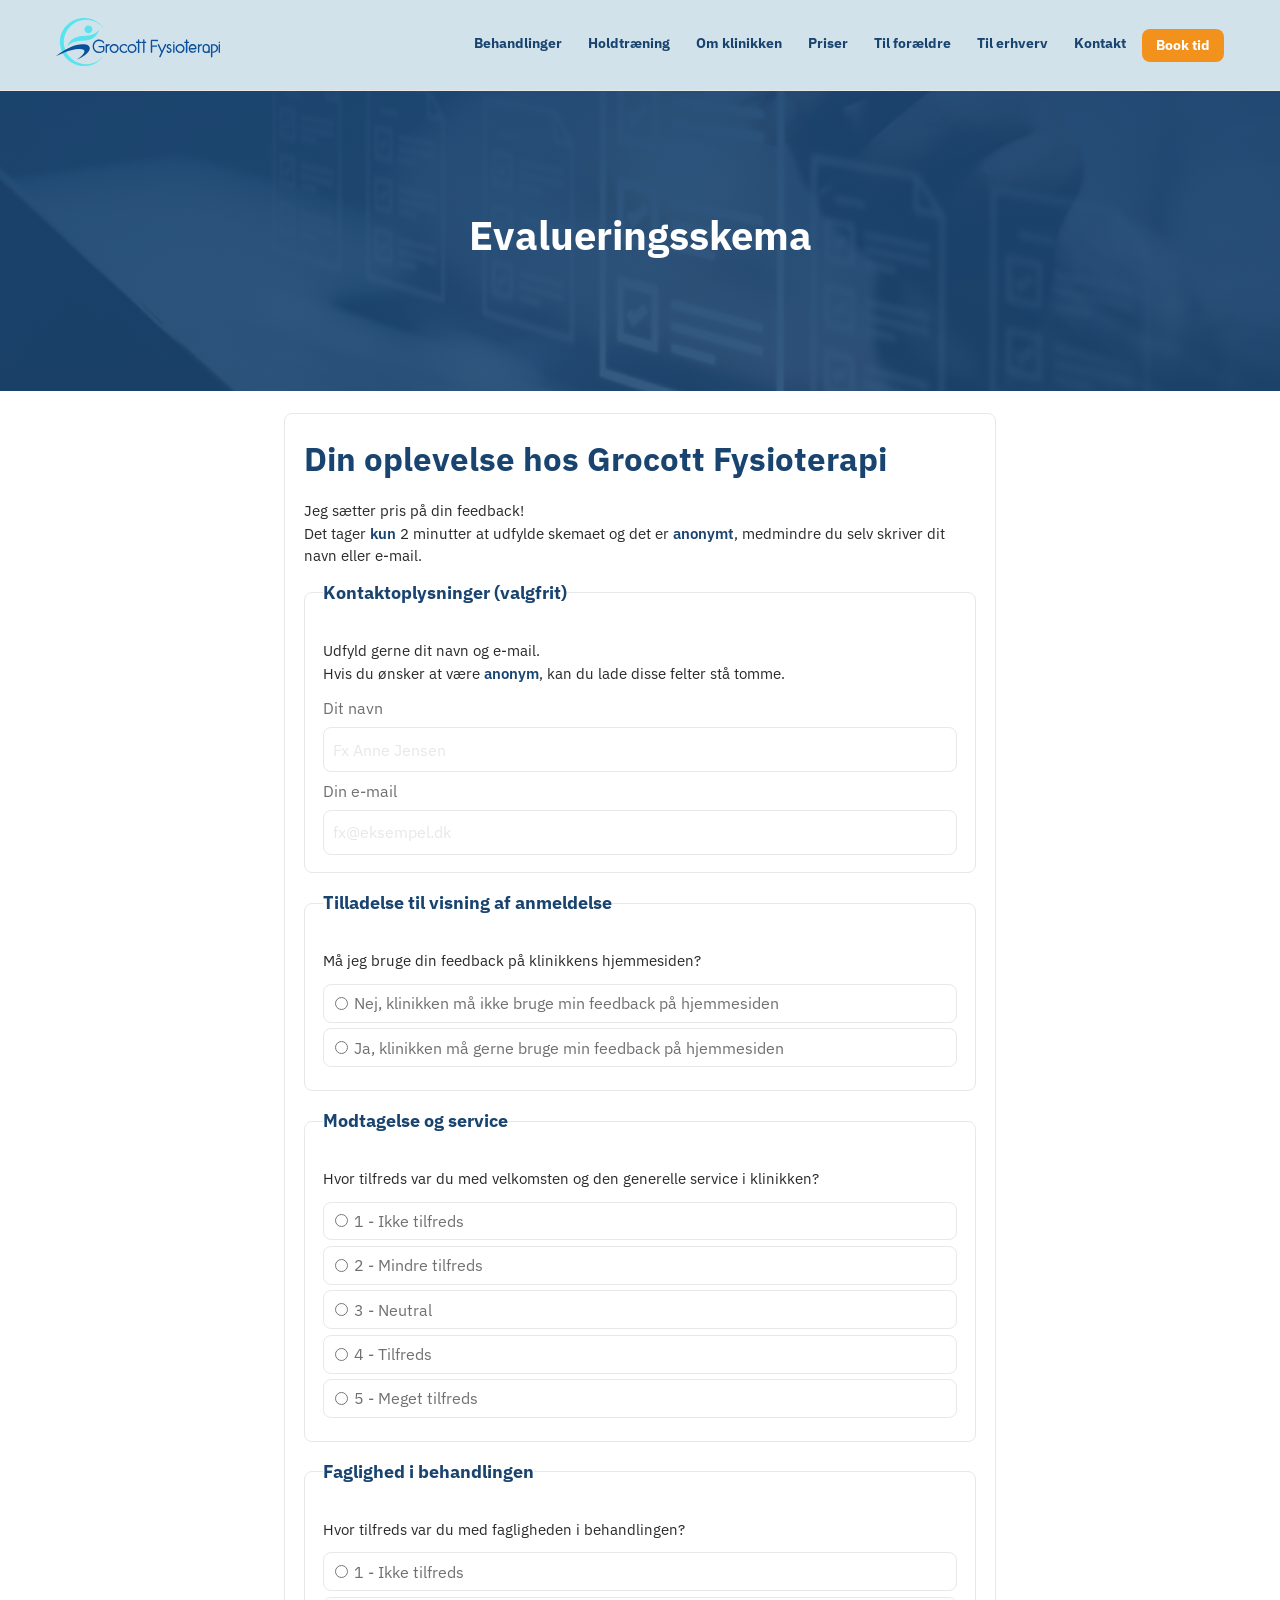
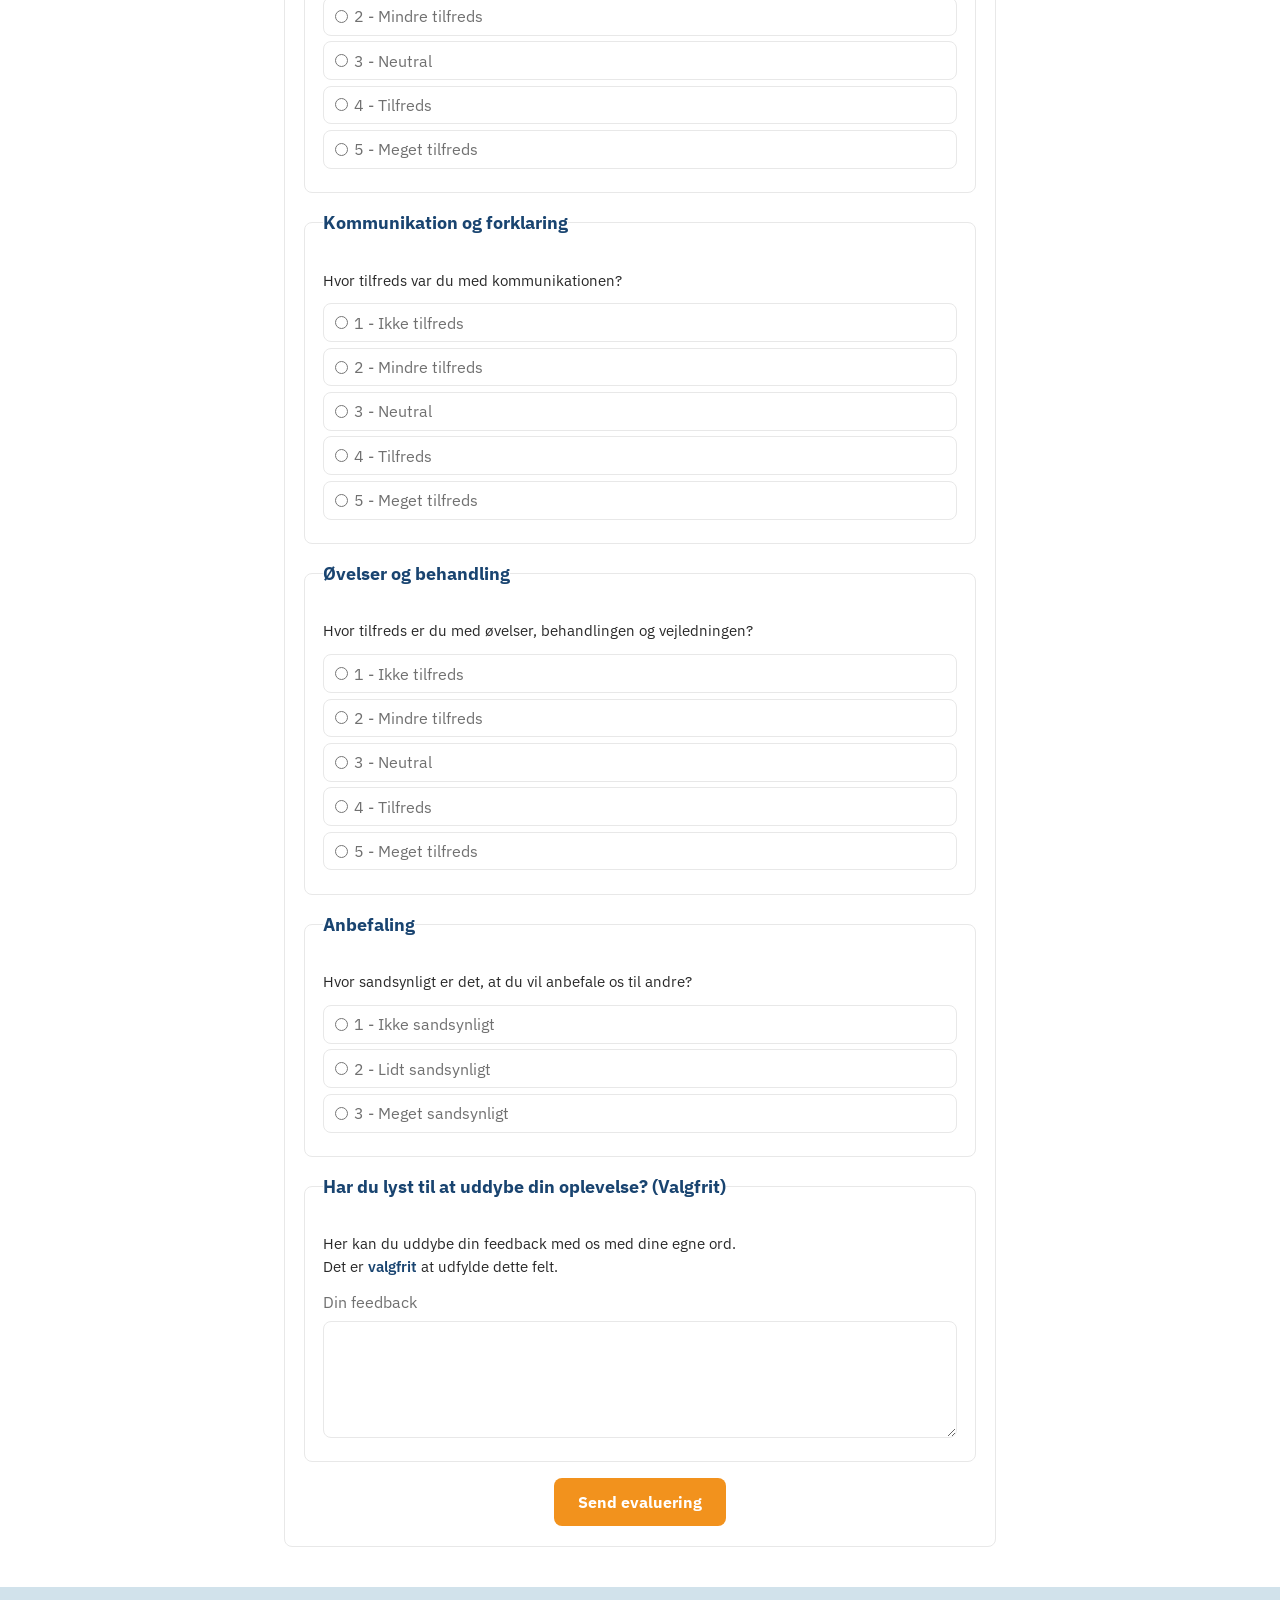
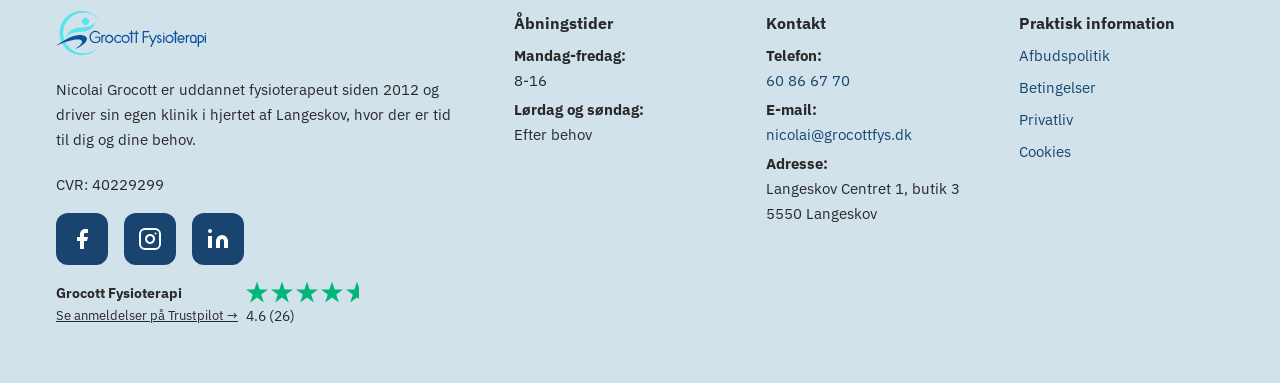
==== commit 4d1ea370: "Ny update" ====
--- a/index.html
+++ b/index.html
@@ -53,7 +53,7 @@
     <section class="formular-ramme">
         <!-- Introduktion som forklarer formål, varighed og anonymitet. -->
         <h2 class="formular-overskrift">Din oplevelse hos Grocott Fysioterapi</h2>
-        <p class="hjaelpetekst">Jeg sætter pris på din feedback!<br>Det tager <b>kun</b> 2 minutter at udfylde skemaet og det er anonymt, medmindre du selv skriver <span>dit navn eller e-mail.</span></p>
+        <p class="hjaelpetekst">Jeg sætter pris på din feedback!<br>Det tager <b>kun</b> 2 minutter at udfylde skemaet og det er <b>anonymt</b>, medmindre du selv skriver <span>dit navn eller e-mail.</span></p>
       
         <!-- Formular sender til takkesiden. Validering håndteres i formular.js før redirect. -->
         <form id="evalueringsSkema" action="tak-for-feedback.html" method="get">
@@ -72,7 +72,7 @@
         <!-- Samtykke til evt. visning af anmeldelse på hjemmesiden. -->
         <fieldset class="formular-del">
           <legend>Tilladelse til visning af anmeldelse</legend>
-            <p class="hjaelpetekst">Må jeg bruge din feedback på klinikkens hjemmesiden? <br>Vælg venligst <b>en</b> mulighed.</p>
+            <p class="hjaelpetekst">Må jeg bruge din feedback på klinikkens hjemmesiden?</p>
 
           <label>
             <input type="radio" name="hjemmesideTilladelse" value="nej">
@@ -88,7 +88,7 @@
         <!-- Obligatorisk ratingspørgsmål: service. -->
         <fieldset class="formular-del">
           <legend>Modtagelse og service</legend>
-          <p class="hjaelpetekst">Hvor tilfreds var du med velkomsten og den generelle service i klinikken?<br>Vælg venligst <b>en</b> mulighed.</p>
+          <p class="hjaelpetekst">Hvor tilfreds var du med velkomsten og den generelle service i klinikken?</p>
           <label><input type="radio" name="service" value="1" required> 1 - Ikke tilfreds</label>
           <label><input type="radio" name="service" value="2"> 2 - Mindre tilfreds</label>
           <label><input type="radio" name="service" value="3"> 3 - Neutral</label>
@@ -99,7 +99,7 @@
         <!-- Obligatorisk ratingspørgsmål: faglighed. -->
         <fieldset class="formular-del">
           <legend>Faglighed i behandlingen</legend>
-          <p class="hjaelpetekst">Hvor tilfreds var du med fagligheden i behandlingen?<br>Vælg venligst <b>en</b> mulighed.</p>
+          <p class="hjaelpetekst">Hvor tilfreds var du med fagligheden i behandlingen?</p>
           <label><input type="radio" name="faglighed" value="1" required> 1 - Ikke tilfreds</label>
           <label><input type="radio" name="faglighed" value="2"> 2 - Mindre tilfreds</label>
           <label><input type="radio" name="faglighed" value="3"> 3 - Neutral</label>
@@ -110,7 +110,7 @@
         <!-- Obligatorisk ratingspørgsmål: kommunikation. -->
         <fieldset class="formular-del">
           <legend>Kommunikation og forklaring</legend>
-          <p class="hjaelpetekst">Hvor tilfreds var du med kommunikationen?<br>Vælg venligst <b>en</b> mulighed.</p>
+          <p class="hjaelpetekst">Hvor tilfreds var du med kommunikationen?</p>
           <label><input type="radio" name="kommunikation" value="1" required> 1 - Ikke tilfreds</label>
           <label><input type="radio" name="kommunikation" value="2"> 2 - Mindre tilfreds</label>
           <label><input type="radio" name="kommunikation" value="3"> 3 - Neutral</label>
@@ -121,7 +121,7 @@
         <!-- Obligatorisk ratingspørgsmål: øvelser/vejledning. -->
         <fieldset class="formular-del">
           <legend>Øvelser og behandling</legend>
-          <p class="hjaelpetekst">Hvor tilfreds er du med øvelser, behandlingen og vejledningen?<br>Vælg venligst <b>en</b> mulighed.</p>
+          <p class="hjaelpetekst">Hvor tilfreds er du med øvelser, behandlingen og vejledningen?</p>
           <label><input type="radio" name="vejledning" value="1" required> 1 - Ikke tilfreds</label>
           <label><input type="radio" name="vejledning" value="2"> 2 - Mindre tilfreds</label>
           <label><input type="radio" name="vejledning" value="3"> 3 - Neutral</label>
@@ -131,8 +131,8 @@
 
         <!-- Obligatorisk anbefalingsspørgsmål. -->
         <fieldset class="formular-del">
-          <legend>Hvor sandsynligt er det, at du vil anbefale os til andre?</legend>
-          <p class="hjaelpetekst">Vælg venligst <b>en</b> mulighed.</p>
+          <legend>Anbefaling</legend>
+          <p class="hjaelpetekst">Hvor sandsynligt er det, at du vil anbefale os til andre?</p>
           <label><input type="radio" name="anbefaling" value="nej" required> 1 - Ikke sandsynligt</label>
           <label><input type="radio" name="anbefaling" value="maaske"> 2 - Lidt sandsynligt</label>
           <label><input type="radio" name="anbefaling" value="ja"> 3 - Meget sandsynligt</label>
--- a/style.css
+++ b/style.css
@@ -7,6 +7,7 @@
   --orange-200: #FF9E1F;
   --neutral-100: #292929;
   --neutral-200: #707070;
+  --neutral-250: #7b7b7bd7;
   --neutral-300: #E8E8E8;
   --neutral-400: #FFFFFF;
   --system-green: #00B579;
@@ -35,7 +36,7 @@
 
 b {
   /* Fremhævelse i brødtekst (bruges fx i hjælpetekster i formularen). */
-  font-weight: 700;
+  font-weight: 600;
   color: var(--blue-100);
 }
 
@@ -259,6 +260,12 @@
   background: var(--neutral-400);
 }
 
+input::placeholder,
+textarea::placeholder {
+  color: var(--neutral-300);
+  opacity: 1;
+}
+
 input:focus,
 textarea:focus {
   outline: 2px solid rgba(48, 177, 217, 0.25);
@@ -301,13 +308,14 @@
 
 .hjaelpetekst {
   margin: 0.35rem 0 0.75rem;
-  color: var(--neutral-200);
+  color: var(--neutral-100);
   font-size: 0.95rem;
 }
 
 label {
   display: block;
   margin: 0.42rem 0;
+  color: var(--neutral-200);
 }
 
 label:has(input[type="radio"]) {
